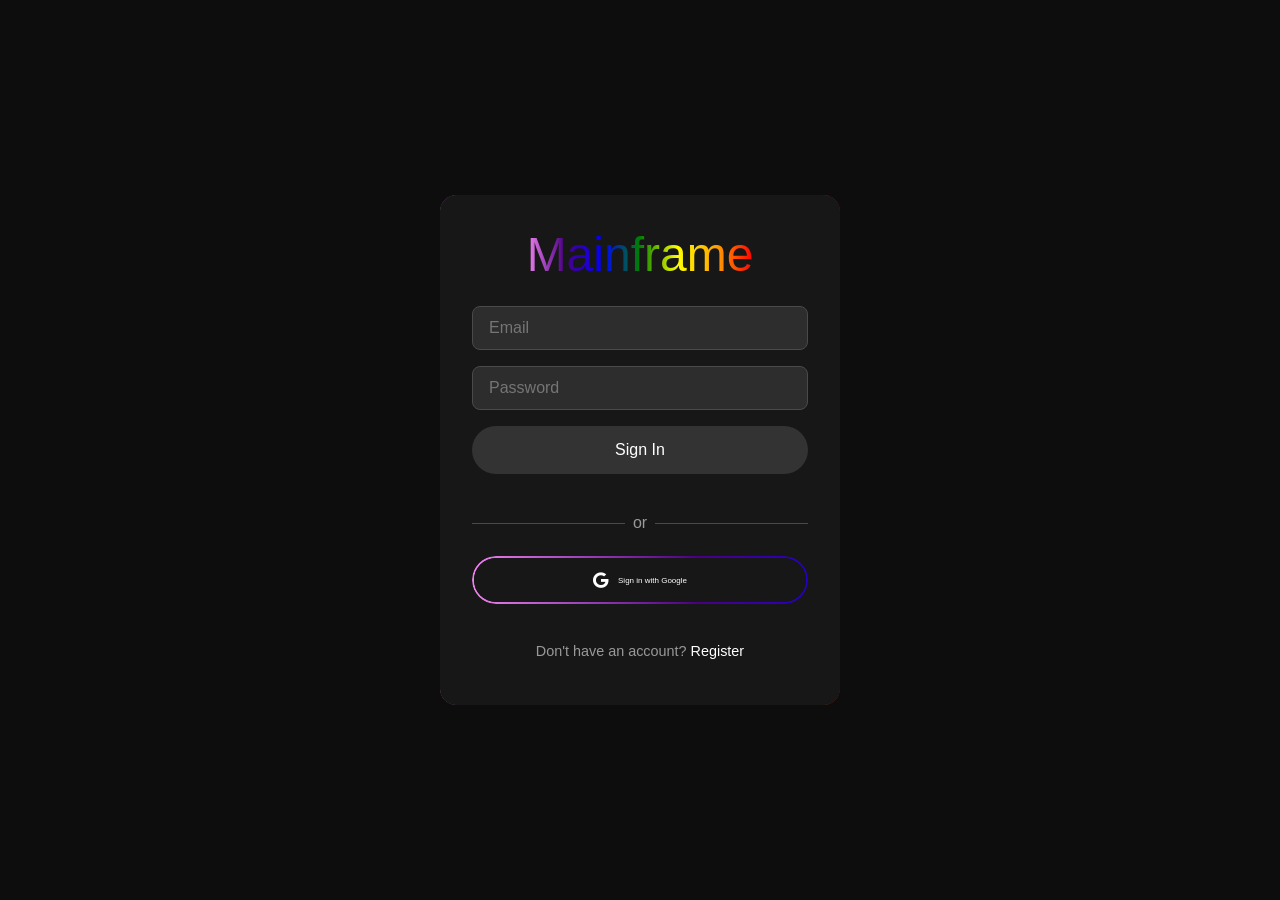
==== orion/index.html @ 28334c53 "Update index.html" ====
<html lang="en">
<head>
    <meta charset="UTF-8">
    <meta name="viewport" content="width=device-width, initial-scale=1.0, maximum-scale=1.0, user-scalable=no">
    <title>ORION UI</title>
    <script type="importmap">
    {
      "imports": {
        "marked": "https://cdn.jsdelivr.net/npm/marked@13.0.0/lib/marked.esm.js",
        "katex": "https://cdn.jsdelivr.net/npm/katex@0.16.11/dist/katex.mjs",
        "highlight.js": "https://cdnjs.cloudflare.com/ajax/libs/highlight.js/11.9.0/es/highlight.min.js",
        "dompurify": "https://cdn.jsdelivr.net/npm/dompurify/dist/purify.es.min.js",
        "firebase/app": "https://www.gstatic.com/firebasejs/10.12.2/firebase-app.js",
        "firebase/auth": "https://www.gstatic.com/firebasejs/10.12.2/firebase-auth.js",
        "firebase/firestore": "https://www.gstatic.com/firebasejs/10.12.2/firebase-firestore.js"
      }
    }
    </script>
    <link rel="stylesheet" href="https://cdnjs.cloudflare.com/ajax/libs/font-awesome/5.15.3/css/all.min.css" />
    <link rel="stylesheet" href="https://cdn.jsdelivr.net/npm/katex@0.16.11/dist/katex.min.css" integrity="sha384-n8MVd4RsNIU0tAv4ct0nTaAbDJwPJzDEaqSD1odI+WdtXRGWt2kTvGFasHpSY3SV" crossorigin="anonymous">
    <link rel="stylesheet" href="https://cdnjs.cloudflare.com/ajax/libs/highlight.js/11.9.0/styles/atom-one-dark.min.css">
    <link rel="stylesheet" href="style.css">
</head>
<body>
    <div id="glow-container"></div>

    <!-- Firebase Login Screen -->
    <div id="login-overlay">
        <div id="login-box">
            <div class="orion-logo">Mainframe</div>
            <div id="auth-error" class="auth-error-message hidden"></div>
            
            <form class="auth-form" id="auth-form">
                 <input type="email" id="email-input" class="auth-input" placeholder="Email" required autocomplete="email">
                 <input type="password" id="password-input" class="auth-input" placeholder="Password" required autocomplete="current-password">
                 <button id="auth-action-btn" class="auth-button">Sign In</button>
            </form>

            <div class="auth-separator">
                <span>or</span>
            </div>
            
            <button id="sign-in-btn" class="animated-text-button animated-container google-signin-btn">
                <div class="glow-overlay"></div>
                <i class="fab fa-google" style="margin-right: 10px; z-index: 2;"></i>
                <span style="z-index: 2;">Sign in with Google</span>
            </button>
            
            <p class="auth-toggle-text">
                <span id="auth-toggle-message">Don't have an account?</span>
                <a href="#" id="auth-toggle-link">Register</a>
            </p>
        </div>
    </div>

    <!-- Main App Container -->
    <div id="app-container" class="hidden">
        <header>
            <div class="orion-logo">Mainframe<br><span style="font-size: 16px; margin-top: -9px; display: block;">Orion <span style="font-size: 16px;">Version 1.0.5</span> <span id="credits-display" style="font-size: 16px; color: var(--placeholder-color); margin-left: 8px;"></span></span></div>
            <div class="header-buttons">
                <button id="subscription-btn" class="animated-icon-button animated-container" aria-label="Subscription Status">
                    <div class="glow-overlay"></div>
                    <svg width="24" height="24" viewBox="0 0 24 24" fill="none" xmlns="http://www.w3.org/2000/svg" style="z-index: 11;">
                        <path d="M12 2C6.48 2 2 6.48 2 12s4.48 10 10 10 10-4.48 10-10S17.52 2 12 2zm0 18c-4.41 0-8-3.59-8-8s3.59-8 8-8 8 3.59 8 8-3.59 8-8 8z" fill="#999"/>
                        <text x="50%" y="50%" dominant-baseline="middle" text-anchor="middle" font-family="sans-serif" font-size="14px" fill="#999" dy=".1em">U</text>
                    </svg>
                </button>
                <button id="q-btn" class="animated-icon-button animated-container" aria-label="Q Button">
                    <div class="glow-overlay"></div>
                    <svg width="24" height="24" viewBox="0 0 24 24" fill="none" xmlns="http://www.w3.org/2000/svg" style="z-index: 11;">
                        <path d="M12 2C6.48 2 2 6.48 2 12s4.48 10 10 10 10-4.48 10-10S17.52 2 12 2zm0 18c-4.41 0-8-3.59-8-8s3.59-8 8-8 8 3.59 8 8-3.59 8-8 8z" fill="#999"/>
                        <text x="50%" y="50%" dominant-baseline="middle" text-anchor="middle" font-family="sans-serif" font-size="14px" fill="#999" dy=".1em">Q</text>
                    </svg>
                </button>
                <button id="info-btn" class="animated-icon-button animated-container" aria-label="Information">
                    <div class="glow-overlay"></div>
                    <i class="fas fa-info-circle"></i>
                </button>
                <button id="help-btn" class="animated-icon-button animated-container" aria-label="Help">
                    <div class="glow-overlay"></div>
                    <i class="fas fa-question-circle"></i>
                </button>
                <button id="theme-toggle-btn" class="animated-icon-button animated-container theme-toggle-button" aria-label="Toggle Theme">
                    <div class="glow-overlay"></div>
                    <i class="fas fa-moon"></i>
                </button>
                <button id="settings-btn" class="animated-icon-button animated-container" aria-label="Settings">
                    <div class="glow-overlay"></div>
                    <i class="fas fa-cog"></i>
                </button>
            </div>
        </header>

        <div id="main-content">
            <div id="chat-log" class="chat-container">
                <!-- Messages will be injected here by JavaScript -->
            </div>

            <div id="suggestions-container" class="suggestion-buttons">
                <!-- Suggestion chips will be added here -->
            </div>

            <div class="bottom-area">
                <div class="main-container">
                    <div class="search-box animated-container" style="position: relative;">
                        <div id="image-preview-container" class="hidden">
                            <img id="image-preview" src="" alt="Image preview"/>
                            <button id="remove-image-btn" title="Remove image">&times;</button>
                        </div>
                        <div class="glow-overlay"></div>
                        <input type="text" id="input-box" class="search-input" placeholder="Type your message here...">
                        <input type="file" id="file-input" accept="image/*" class="hidden">
                    </div>
                    <button id="attach-button" class="animated-icon-button animated-container" aria-label="Attach file">
                        <div class="glow-overlay"></div>
                        <i class="fas fa-paperclip"></i>
                    </button>
                    <button id="send-button" class="animated-icon-button animated-container" aria-label="Send message">
                        <div class="glow-overlay"></div>
                        <i class="fas fa-paper-plane"></i>
                    </button>
                </div>
            </div>
        </div> <!-- end main-content -->

        <aside id="sidebar">
            <button id="close-sidebar"><i class="fas fa-times"></i></button>
            <h2 class="text-2xl font-semibold mb-6">Settings</h2>
            <div class="space-y-4">
                
                <!-- Conversations Section -->
                <div class="sidebar-setting-group">
                    <h3 style="cursor: pointer;" id="conversations-header">Conversations <span id="conversations-toggle" style="color: #666; transition: transform 0.3s;">></span></h3>
                    <div id="conversations-content-container" class="space-y-2" style="transition: max-height 0.3s ease-out, opacity 0.3s ease-out;">
                        <!-- Conversation items will be injected here -->
                    </div>
                </div>

                <!-- Keys Section -->
                <div class="sidebar-setting-group">
                    <h3 style="cursor: pointer;" id="keys-header">Keys <span id="keys-toggle" style="color: #666; transition: transform 0.3s;">></span></h3>
                    <div id="keys-content-container" style="transition: max-height 0.3s ease-out, opacity 0.3s ease-out;">
                        <div>
                            <label for="api-key-input" class="text-sm" style="color: var(--sidebar-label-color);">OpenRouter API Key:</label>
                            <div id="api-key-display" style="display: none;">
                                <span class="api-key-masked">••••••••••••••••</span>
                                <button class="edit-api-btn animated-container" style="position: relative; z-index: 1;">
                                    <div class="glow-overlay"></div>
                                    <span>Edit API</span>
                                </button>
                            </div>
                            <input type="password" id="api-key-input" class="api-key-input">
                        </div>
                    </div>
                </div>

                <!-- Chat Model Section -->
                <div class="sidebar-setting-group">
                    <h3 style="cursor: pointer;" id="chat-model-header">Chat Model <span id="chat-model-toggle" style="color: #666; transition: transform 0.3s;">></span></h3>
                    <div id="chat-model-content-container" style="transition: max-height 0.3s ease-out, opacity 0.3s ease-out;">
                        <div class="relative">
                            <button id="chat-model-btn" class="sidebar-setting animated-container custom-dropdown-button">
                                <div class="glow-overlay"></div>
                                <span id="selected-chat-model">Select Model</span>
                                <i class="fas fa-chevron-up"></i>
                            </button>
                            <div id="model-selector" class="custom-dropdown-menu hidden">
                                <!-- Model options will be injected here by new JS -->
                            </div>
                        </div>
                    </div>
                </div>

                <!-- Persona Section -->
                <div class="sidebar-setting-group">
                    <h3 style="cursor: pointer;" id="persona-header">Persona <span id="persona-toggle" style="color: #666; transition: transform 0.3s;">></span></h3>
                    <div id="persona-content-container" style="transition: max-height 0.3s ease-out, opacity 0.3s ease-out;">
                        <div class="relative">
                            <button id="persona-btn" class="sidebar-setting animated-container custom-dropdown-button">
                                <div class="glow-overlay"></div>
                                <span id="selected-persona">ORION</span>
                                <i class="fas fa-chevron-up"></i>
                            </button>
                            <div id="personas-content-container" class="custom-dropdown-menu hidden">
                               <!-- Persona options will be injected here by new JS -->
                            </div>
                        </div>
                    </div>
                </div>

                <!-- Themes Section -->
                <div class="sidebar-setting-group">
                    <h3 style="cursor: pointer;" id="themes-header">Themes <span id="themes-toggle" style="color: #666; transition: transform 0.3s;">></span></h3>
                    <div id="themes-content-container" style="transition: max-height 0.3s ease-out, opacity 0.3s ease-out;">
                        <div class="relative">
                            <button id="theme-btn" class="sidebar-setting animated-container custom-dropdown-button">
                                <div class="glow-overlay"></div>
                                <span id="selected-theme">ORION</span>
                                <i class="fas fa-chevron-up"></i>
                            </button>
                            <div id="theme-dropdown" class="custom-dropdown-menu hidden">
                               <a href="#" data-value="orion">ORION</a>
                               <a href="#" data-value="gemini">GEMINI</a>
                               <a href="#" data-value="anthropic-dawn">Anthropic-Dawn</a>
                               <a href="#" data-value="copilot-neon">Copilot-Neon</a>
                               <a href="#" data-value="cyber-forge">Cyber-Forge</a>
                               <a href="#" data-value="quantum-flux">Quantum-Flux</a>
                               <a href="#" data-value="google-ai-mode">Google-AI-Mode</a>
                            </div>
                        </div>
                    </div>
                </div>

                <!-- Account Section -->
                <div class="sidebar-setting-group" style="margin-top: auto;">
                    <button id="sign-out-btn">Sign Out</button>
                </div>

            </div>
        </aside>

        <!-- Info Popup -->
        <div id="info-popup-overlay" class="hidden popup-overlay">
            <div id="info-popup" class="info-popup-container">
                <button id="close-info-popup" class="close-popup-btn"><i class="fas fa-times"></i></button>
                <h3>Model Information</h3>
                <ul id="model-info-list" class="list-disc list-inside space-y-2" style="color: var(--sidebar-label-color); max-height: 200px; overflow-y: auto;">
                    <!-- Model info will be dynamically populated -->
                </ul>
                <p class="mt-4 text-sm text-center" style="color: var(--placeholder-color);">System Last Updated: <span id="last-update-date"></span></p>
            </div>
        </div>

        <!-- Help Popup -->
        <div id="help-popup-overlay" class="hidden popup-overlay">
            <div id="help-popup" class="info-popup-container">
                <button id="close-help-popup" class="close-popup-btn"><i class="fas fa-times"></i></button>
                <h3>MAINFRAME : ORION Edition</h3>
                <p class="text-center" style="color: var(--sidebar-label-color);">
                    This is the ORION user interface, designed for seamless interaction with various AI models and tools.
                </p>
            </div>
        </div>
        
        <!-- Subscription Popup -->
        <div id="subscription-popup-overlay" class="hidden popup-overlay">
            <div id="subscription-popup" class="info-popup-container">
                <button id="close-subscription-popup" class="close-popup-btn"><i class="fas fa-times"></i></button>
                <h3>Subscription Status</h3>
                <div id="subscription-info-content" style="color: var(--sidebar-label-color);">
                    <!-- Content will be populated by JS -->
                </div>
            </div>
        </div>

        <!-- Create Persona Modal -->
        <div id="create-persona-modal" class="hidden popup-overlay">
          <div id="create-persona-content" class="info-popup-container">
             <button id="close-create-persona-btn" class="close-popup-btn"><i class="fas fa-times"></i></button>
             <h3>Create New Persona</h3>
             <form id="create-persona-form">
                <div class="space-y-4">
                    <div>
                        <label for="persona-name">Persona Name</label>
                        <input type="text" id="persona-name" required class="api-key-input" maxlength="30">
                    </div>
                    <div>
                        <label for="persona-description">System Prompt</label>
                        <textarea id="persona-description" required class="api-key-input" rows="6" style="resize: vertical;"></textarea>
                    </div>
                </div>
                <div style="text-align: right; margin-top: 1rem;">
                    <button type="submit" class="add-community-persona-btn">Create</button>
                </div>
             </form>
          </div>
        </div>

        <!-- Community Personas Modal -->
        <div id="community-personas-modal" class="hidden popup-overlay">
          <div id="community-personas-content" class="info-popup-container">
             <button id="close-community-personas-btn" class="close-popup-btn"><i class="fas fa-times"></i></button>
             <h3>Community Personas</h3>
             <p style="text-align: center; margin-bottom: 1rem; color: var(--sidebar-label-color);">
                Submit your personas to: moddarkrevolt@gmail.com
             </p>
             <div id="community-personas-list">
               <!-- Populated by JS -->
             </div>
          </div>
        </div>
        
        <!-- Publish Persona Modal -->
        <div id="publish-persona-modal" class="hidden popup-overlay">
          <form id="publish-persona-form" class="info-popup-container" autocomplete="off">
             <button type="button" id="publish-persona-cancel-btn" class="close-popup-btn"><i class="fas fa-times"></i></button>
            <h3 class="publish-persona-header">Share Persona</h3>
            <div class="space-y-4">
                <div>
                  <label for="publish-persona-username">Creator Username <span style="color:#aaa">(optional)</span></label>
                  <input type="text" id="publish-persona-username" maxlength="20" placeholder="anon" class="api-key-input">
                </div>
                <div>
                  <label for="publish-persona-title">Persona Name</label>
                  <input type="text" id="publish-persona-title" maxlength="34" required class="api-key-input">
                </div>
                <div>
                  <label for="publish-persona-prompt">System Prompt:</label>
                  <textarea id="publish-persona-prompt" rows="4" required class="api-key-input" style="resize: vertical;"></textarea>
                </div>
            </div>
            <div style="text-align: right; margin-top: 1rem;">
              <button type="submit" class="add-community-persona-btn">Publish</button>
            </div>
          </form>
        </div>

    </div>

    <script type="module" src="script.js"></script>

</body>
</html>
---- orion/style.css ----
@import url('https://fonts.googleapis.com/css2?family=Google+Sans:wght@400;500;700&display=swap');

@property --angle {
  syntax: '<angle>';
  initial-value: 0deg;
  inherits: false;
}

#glow-container {
    position: fixed;
    top: 0;
    left: 0;
    width: 100%;
    height: 200px; /* Only top 200px */
    pointer-events: none;
    z-index: -5;
    overflow: hidden;
}

.glow-bubble {
    position: absolute;
    border-radius: 50%;
    filter: blur(80px); /* Slightly less blur for smaller bubbles */
    opacity: 0.45; /* Increased saturation */
    transition: all 1s ease-in-out;
    will-change: transform, background;
}

:root {
    /* These will be controlled by JS for light/dark themes */
    --bg-color: #0d0d0d;
    --text-color: #ffffff;
    --container-bg: #171717;
    --placeholder-color: #999;
    --icon-color: #999;
    --icon-hover-color: #fff;
    --sidebar-bg: #000;
    --sidebar-label-color: #ccc;
    --input-bg: #2d2d2d;
    --input-border: #4a4a4a;
    --dropdown-bg: #171717;
    --dropdown-hover-bg: #333;
    --message-agent-bg: #171717;
    --message-user-bg: #171717;
    --popup-bg: #0d0d0d;
}

/* Firebase Login Styles */
#login-overlay {
    position: fixed;
    top: 0;
    left: 0;
    width: 100%;
    height: 100%;
    background-color: var(--bg-color);
    z-index: 100;
    display: flex;
    align-items: center;
    justify-content: center;
    flex-direction: column;
    padding: 1rem;
}

#login-box {
    display: flex;
    flex-direction: column;
    align-items: center;
    gap: 1.5rem;
    padding: 2rem;
    background-color: var(--container-bg);
    border-radius: 1rem;
    width: 90%;
    max-width: 400px;
    position: relative;
}

#login-box::before {
    content: '';
    position: absolute;
    top: 0; left: 0; right: 0; bottom: 0;
    padding: 2px; /* This is the border width */
    background: linear-gradient(270deg, red, orange, yellow, green, blue, indigo, violet);
    border-radius: inherit; /* Use the same border-radius as the sidebar */
    z-index: -1;
    -webkit-mask: linear-gradient(#fff 0 0) content-box, linear-gradient(#fff 0 0);
    mask: linear-gradient(#fff 0 0) content-box, linear-gradient(#fff 0 0);
    -webkit-mask-composite: destination-out;
    mask-composite: exclude;
    pointer-events: none;
}

.auth-error-message {
    /* @tweakable The color for authentication error messages */
    color: #ff4d4d;
    background-color: rgba(255, 77, 77, 0.1);
    padding: 0.5rem 1rem;
    border-radius: 0.5rem;
    font-size: 0.9rem;
    width: 100%;
    text-align: center;
}

.auth-form {
    display: flex;
    flex-direction: column;
    gap: 1rem;
    width: 100%;
}

.auth-input {
    background-color: var(--input-bg);
    border: 1px solid var(--input-border);
    border-radius: 0.5rem;
    padding: 0.75rem 1rem;
    color: var(--text-color);
    font-size: 1rem;
    width: 100%;
}

.auth-input:focus {
    outline: none;
    border-color: var(--input-focus-border, red);
}

.auth-button {
    height: 48px;
    padding: 0 24px;
    font-size: 16px;
    border: none;
    color: var(--text-color);
    cursor: pointer;
    position: relative;
    z-index: 10;
    background-color: #333;
    display: flex;
    align-items: center;
    justify-content: center;
    border-radius: 9999px;
    transition: background-color 0.2s;
}

.auth-button:hover {
    background-color: #444;
}

.auth-separator {
    display: flex;
    align-items: center;
    text-align: center;
    width: 100%;
    color: var(--placeholder-color);
}

.auth-separator::before,
.auth-separator::after {
    content: '';
    flex: 1;
    border-bottom: 1px solid var(--input-border);
}

.auth-separator:not(:empty)::before {
    margin-right: .5em;
}

.auth-separator:not(:empty)::after {
    margin-left: .5em;
}

.google-signin-btn {
    width: 100%;
}

.auth-toggle-text {
    color: var(--placeholder-color);
    font-size: 0.9rem;
}

.auth-toggle-text a {
    color: var(--text-color);
    font-weight: 500;
    text-decoration: none;
    cursor: pointer;
}

.auth-toggle-text a:hover {
    text-decoration: underline;
}

#app-container {
    display: contents; /* Use contents to avoid breaking flex layout of body */
}

#sign-out-btn {
    width: 100%;
    margin-top: auto; /* Pushes to the bottom */
    padding-top: 1rem;
    text-align: center;
    background-color: transparent;
    border: 1px solid #555;
    color: var(--sidebar-label-color);
    padding: 8px;
    border-radius: 6px;
    cursor: pointer;
    transition: background-color 0.2s, color 0.2s;
    -webkit-background-clip: initial;
    -webkit-text-fill-color: initial;
    background-clip: initial;
}

#sign-out-btn:hover {
    background-color: #555;
    color: white;
}

body {
    font-family: 'Google Sans', sans-serif;
    background-color: var(--bg-color);
    color: var(--text-color);
    display: flex;
    flex-direction: column;
    align-items: flex-start;
    height: 100vh;
    margin: 0;
    padding: 10px; /* leave room for glow */
    overflow: hidden;
    transition: background-color 0.3s ease, color 0.3s ease;
}

* {
    box-sizing: border-box;
}

/* replaced Google logo with ORION gradient text */
.orion-logo {
    font-size: 48px;
    font-weight: 500;
    background: linear-gradient(270deg, red, orange, yellow, green, blue, indigo, violet);
    -webkit-background-clip: text;
    -webkit-text-fill-color: transparent;
}

/* Adjust ORION logo size for mobile */
@media (max-width: 640px) {
    .orion-logo {
        font-size: 32px;
    }
}

.search-input {
    background-color: transparent;
    border: none;
    outline: none;
    color: var(--text-color);
    flex-grow: 1;
    height: 100%;
    font-size: 16px;
    position: relative;
    z-index: 10;
    caret-color: red;
    animation: rainbow-caret 7s linear infinite;
}
.search-input:focus {
    caret-color: red;
    animation: rainbow-caret 7s linear infinite;
}

.search-input::placeholder {
    color: var(--placeholder-color);
}

/* Shared styles for animated containers */
.animated-container {
    position: relative;
    display: flex;
    align-items: center;
    justify-content: center;
    background: var(--container-bg);
    z-index: 0;
    overflow: visible;
    transition: all 0.3s ease-in-out;
    box-sizing: border-box;
}

.animated-container::after {
    content: "";
    position: absolute;
    top: 2px;
    left: 2px;
    right: 2px;
    bottom: 2px;
    background: var(--container-bg);
    z-index: 1;
}

.animated-container::before {
    content: "";
    position: absolute;
    top: 0;
    left: 0;
    right: 0;
    bottom: 0;
    padding: 2px;
    background: linear-gradient(270deg, red, orange, yellow, green, blue, indigo, violet);
    background-size: 400% 400%;
    -webkit-mask: linear-gradient(#fff 0 0) content-box, linear-gradient(#fff 0 0);
    mask: linear-gradient(#fff 0 0) content-box, linear-gradient(#fff 0 0);
    -webkit-mask-composite: destination-out;
    mask-composite: exclude;
    pointer-events: none;
    z-index: -1;
    animation: rainbow-move 10s linear infinite;
    animation-play-state: paused;
}

.animated-container:hover::before,
.search-box:focus-within::before,
.animated-container:hover .glow-overlay,
.search-box:focus-within .glow-overlay,
.animated-container.active::before,
.animated-container.active .glow-overlay {
    animation-play-state: running;
}

.animated-container .glow-overlay {
    content: "";
    position: absolute;
    top: 0;
    left: 0;
    width: 100%;
    height: 100%;
    background: linear-gradient(270deg, red, orange, yellow, green, blue, indigo, violet);
    background-size: 400% 400%;
    filter: blur(20px);
    opacity: 0;
    transition: opacity 0.3s ease-in-out;
    animation: rainbow-move 10s linear infinite;
    animation-play-state: paused;
    z-index: -2;
    pointer-events: none;
}

.animated-container:hover .glow-overlay,
.search-box:focus-within .glow-overlay,
.animated-container.active .glow-overlay {
    opacity: 1;
    animation-play-state: running;
}

.search-box {
    flex: 1 1 auto;
    height: 60px;
    border-radius: 9999px;
    padding: 0 20px;
    box-sizing: border-box;
}

.search-box::after,
.search-box::before,
.search-box .glow-overlay {
    border-radius: 9999px;
}

.animated-text-button {
    height: 48px;
    padding: 0 24px;
    font-size: 16px;
    border: none;
    color: var(--text-color);
    cursor: pointer;
    position: relative;
    z-index: 10;
    background-color: transparent;
    display: flex;
    align-items: center;
    justify-content: center;
}

.animated-text-button:hover {
    color: var(--text-color);
}

.animated-text-button::after,
.animated-text-button::before,
.animated-text-button .glow-overlay {
    border-radius: 9999px;
}

.animated-text-button span {
    position: relative;
    z-index: 2;
    font-size: 8px; /* Half the size */
}

.animated-icon-button {
    width: 40px;
    height: 40px;
    border-radius: 50%;
    border: none;
    color: var(--icon-color);
    font-size: 16px;
    cursor: pointer;
    position: relative;
    z-index: 10;
}

.animated-icon-button i {
    position: relative;
    z-index: 11; /* Increased z-index */
}

.animated-icon-button:hover {
    color: var(--icon-hover-color);
}

.animated-icon-button::after,
.animated-icon-button::before,
.animated-icon-button .glow-overlay {
    border-radius: 50%;
}

@keyframes rainbow-move {
    0% { background-position: 0% 50%; }
    100% { background-position: 200% 50%; }
}

@keyframes color-rotate {
    to {
        --angle: 360deg;
    }
}

@keyframes rainbow-caret {
    0% { caret-color: red; }
    14.28% { caret-color: orange; }
    28.56% { caret-color: yellow; }
    42.84% { caret-color: green; }
    57.12% { caret-color: blue; }
    71.4% { caret-color: indigo; }
    85.68% { caret-color: violet; }
    100% { caret-color: red; }
}

@keyframes typing-bounce {
    0%, 80%, 100% { transform: scale(0); }
    40% { transform: scale(1.0); }
}

.popup-overlay {
    /* @tweakable Controls the overlay background color and opacity for popups */
    --overlay-bg-color: rgba(0, 0, 0, 0.7);
    /* @tweakable Controls the z-index for popups to ensure they are on top */
    --popup-z-index: 50;

    display: flex;
    align-items: center;
    justify-content: center;
    position: fixed;
    top: 0;
    right: 0;
    bottom: 0;
    left: 0;
    background-color: var(--overlay-bg-color);
    z-index: var(--popup-z-index);
    padding: 1rem;
}

#sidebar {
    position: fixed;
    top: 10px; /* Match body padding */
    bottom: 10px; /* Match body padding */
    right: 10px; /* Match body padding */
    width: 18rem; /* w-72 from tailwind */
    height: calc(100vh - 20px); /* Full height minus top/bottom padding */
    transform: translateX(calc(100% + 20px)); /* Hide it off-screen, accounting for padding */
    transition: transform 0.3s ease-in-out;
    z-index: 30;
    padding: 0.5rem 1.5rem 1.5rem 1.5rem; /* Reduced top padding */
    overflow-y: auto;
    background: var(--sidebar-bg);
    border-radius: 1rem;
    display: flex;
    flex-direction: column;
    max-height: calc(100vh - 20px); /* Match the height we set */
}

#sidebar::before {
    content: '';
    position: absolute;
    top: 0; left: 0; right: 0; bottom: 0;
    padding: 2px; /* This is the border width */
    background: linear-gradient(270deg, red, orange, yellow, green, blue, indigo, violet);
    border-radius: inherit; /* Use the same border-radius as the sidebar */
    z-index: -1;
    -webkit-mask: linear-gradient(#fff 0 0) content-box, linear-gradient(#fff 0 0);
    mask: linear-gradient(#fff 0 0) content-box, linear-gradient(#fff 0 0);
    -webkit-mask-composite: destination-out;
    mask-composite: exclude;
    pointer-events: none;
}

#sidebar.open {
    transform: translateX(0);
}

#close-sidebar {
    position: absolute;
    top: 1rem;
    right: 1rem;
    background: transparent;
    border: none;
    cursor: pointer;
}
#close-sidebar i {
    color: red;
    font-size: 1.5rem;
    text-shadow: 0 0 8px red;
}

#sidebar h2, .sidebar-setting-group h3 {
    background: linear-gradient(270deg, red, orange, yellow, green, blue, indigo, violet);
    -webkit-background-clip: text;
    -webkit-text-fill-color: transparent;
    background-clip: text;
    text-align: center;
}

#sidebar h2 {
    margin-top: 0.5rem; /* Adjust top margin */
    margin-bottom: 0.5rem; /* Adjust bottom margin */
}

.sidebar-setting-group h3 {
    font-size: 1.25rem;
    margin-bottom: 0.75rem;
}

.space-y-4 {
    margin-top: 0.25rem; /* Further reduced margin */
    overflow-y: auto;
    flex: 1;
    /* Ensure no horizontal scrollbar */
    max-width: 100%;
    /* Hide scrollbar but keep functionality */
    scrollbar-width: none;
    -ms-overflow-style: none;
}

.space-y-4::-webkit-scrollbar {
    display: none; /* Chrome, Safari and Opera */
}

.sidebar-setting {
    height: 40px;
    border-radius: 0.5rem;
    padding: 0 1rem;
    color: var(--text-color);
    font-size: 16px;
    position: relative;
    z-index: 10;
    background-color: transparent;
    display: flex;
    align-items: center;
    justify-content: space-between;
    width: 100%;
}

.sidebar-setting span {
    position: relative;
    z-index: 2; /* Ensure text is above glow-overlay */
    max-width: calc(100% - 40px); /* Account for delete button */
    overflow: hidden;
    text-overflow: ellipsis;
    white-space: nowrap;
}

.delete-convo-btn {
    position: relative; /* Changed from absolute */
    z-index: 3; /* Ensure button is above glow-overlay */
    /* Other styles remain as they were in v010 */
    background: none;
    border: none;
    cursor: pointer;
    padding: 0;
    line-height: 1;
    color: red; /* Always red */
    font-size: 1.2em; /* Adjust size as needed */
    text-shadow: 0 0 5px red; /* Red glow */
    transition: transform 0.2s ease-in-out;
}

.delete-convo-btn:hover {
    transform: scale(1.1); /* Zoom on hover */
}

#clear-all-conversations-btn {
    width: 100%;
    margin-top: 1rem;
    text-align: center;
    background-color: transparent;
    border: 1px solid #555;
    color: var(--sidebar-label-color); /* Ensure text color is visible */
    padding: 8px;
    border-radius: 6px;
    cursor: pointer;
    transition: background-color 0.2s, color 0.2s;
    -webkit-background-clip: initial; /* Override inherited background-clip */
    -webkit-text-fill-color: initial; /* Override inherited text-fill-color */
    background-clip: initial;
}
#clear-all-conversations-btn:hover {
    background-color: #c83131;
    color: white;
    border-color: #c83131;
}

.relative {
    position: relative;
}

.api-key-input {
    width: 100%;
    background-color: var(--input-bg);
    border: 1px solid var(--input-border);
    border-radius: 0.5rem;
    padding: 0.5rem 0.75rem;
    color: var(--text-color);
    font-family: monospace;
    margin-top: 0.25rem;
}
.api-key-input:focus {
    outline: none;
    border-color: var(--input-focus-border);
}

/* New rule for Edit API button text */
.edit-api-btn span {
    position: relative;
    z-index: 2; /* Ensure text is above glow-overlay */
    color: var(--text-color); /* Adapt to theme's text color */
}

.custom-dropdown-button {
    justify-content: space-between !important;
    text-align: left;
}

.custom-dropdown-menu {
    position: absolute;
    background: var(--dropdown-bg);
    border: 2px solid;
    border-image-slice: 1;
    border-image-source: linear-gradient(270deg, red, orange, yellow, green, blue, indigo, violet);
    border-radius: 0.5rem;
    width: 100%;
    z-index: 40;
    max-height: 200px;
    overflow-y: auto;
    /* Prevent horizontal overflow */
    max-width: 100%;
    scrollbar-width: none; /* Firefox */
    -ms-overflow-style: none;  /* IE and Edge */
}

.custom-dropdown-menu::-webkit-scrollbar {
    display: none; /* Chrome, Safari and Opera */
}

.custom-dropdown-menu.above {
    top: 100%;
    bottom: auto;
    margin-top: 0.5rem;
    margin-bottom: 0;
}

.custom-dropdown-menu a, .custom-dropdown-menu div {
    display: block;
    padding: 0.75rem 1rem;
    color: var(--text-color);
    transition: background-color 0.2s;
    cursor: pointer;
}

.custom-dropdown-menu a:hover, .custom-dropdown-menu div:hover {
    background-color: var(--dropdown-hover-bg);
}

.theme-toggle-button {
    width: 40px;
    height: 40px;
}

.chat-container {
    display: flex;
    flex-direction: column;
    width: 100%;
    max-width: 100%;
    margin: 80px 0 20px;
    padding: 0 10px;
    overflow-y: auto;
    flex: 1;
    scrollbar-width: none; /* Hide scrollbar for Firefox */
    -ms-overflow-style: none;  /* Hide scrollbar for IE and Edge */
}

.chat-container::-webkit-scrollbar {
    display: none; /* Hide scrollbar for Chrome, Safari and Opera */
}

.message { /* Re-map from chat-message */
    display: flex;
    margin: 8px 0;
    max-width: 85%;
}

.bot-message { /* Re-map from .agent */
    align-self: flex-start;
}

.user-message { /* Re-map from .user */
    align-self: flex-end;
    flex-direction: row-reverse;
}

.message-content {
    position: relative;
    padding: 12px 16px;
    border-radius: 12px;
    color: var(--text-color);
    border: 2px solid transparent;
    background-clip: padding-box;
    word-break: break-word;
    line-height: 1.6;
}

.bot-message .message-content {
    background: var(--message-agent-bg);
    margin-right: 12px;
}

.user-message .message-content {
    background: var(--message-user-bg);
    margin-left: 12px;
}

.message-content::before {
    content: '';
    position: absolute;
    top: -2px;
    right: -2px;
    bottom: -2px;
    left: -2px;
    z-index: -1;
    border-radius: 12px;
    background: linear-gradient(270deg, red, orange, yellow, green, blue, indigo, violet);
}

.bot-message pre {
    background-color: rgba(0,0,0,0.3);
    border-radius: 8px;
    padding: 12px;
    margin: 10px 0;
    overflow-x: auto;
    border: 1px solid #444;
}

.bot-message pre code {
    font-family: 'Courier New', Courier, monospace;
}

.info-popup-container {
    position: relative;
    background: var(--popup-bg);
    border-radius: 0.75rem;
    padding: 1.5rem;
    color: var(--text-color);
    border: 2px solid transparent;
    background-clip: padding-box;
    max-width: 90%;
    width: 400px;
}

.info-popup-container::before {
    content: '';
    position: absolute;
    top: 0; right: 0; bottom: 0; left: 0;
    z-index: -1;
    margin: -2px;
    border-radius: inherit;
    background: linear-gradient(270deg, red, orange, yellow, green, blue, indigo, violet);
}

.info-popup-container h3 {
    background: linear-gradient(270deg, red, orange, yellow, green, blue, indigo, violet, black, red, orange, yellow, green, blue, indigo, violet, black);
    -webkit-background-clip: text;
    -webkit-text-fill-color: transparent;
    background-clip: text;
    font-size: 1.5rem;
    font-weight: 600;
    margin-bottom: 1rem;
    text-align: center;
}

.close-popup-btn {
    position: absolute;
    top: 0.75rem;
    right: 0.75rem;
    background: transparent;
    border: none;
    cursor: pointer;
    color: red;
    font-size: 1.5rem;
    text-shadow: 0 0 8px red;
    line-height: 1;
}

.hidden {
    display: none !important;
}

header {
    position: fixed;
    top: 10px;
    left: 10px;
    right: 10px;
    width: auto;
    display: flex;
    justify-content: space-between;
    align-items: center;
    padding: 0.75rem 1.5rem;
    background: transparent;
    z-index: 20;
    transition: right 0.3s ease-in-out, transform 0.3s ease-in-out;
}

header.shifted {
     right: calc(10px + 18rem);
}

.header-buttons {
    display: flex;
    align-items: center;
    gap: 0.75rem;
}

#settings-btn.hidden-when-sidebar-open {
    display: none;
}

@media (max-width: 480px) {
    .bottom-area {
        gap: 10px;
        padding: 0 0.5rem;
    }
    .main-container {
        gap: 0.5rem;
    }
    .search-box {
        height: 50px;
    }
    .search-input {
        font-size: 14px;
    }
    .animated-text-button {
        height: 40px;
        padding: 0 16px;
        font-size: 14px;
    }
    .suggestion-buttons {
        display: none; /* Hide on small screens to save space */
    }
}

#main-content {
    position: relative;
    display: flex;
    flex-direction: column;
    justify-content: flex-end;
    align-items: center;
    width: 100%;
    height: 100%;
    flex: 1;
    transition: width 0.3s ease-in-out, margin-right 0.3s ease-in-out;
    gap: 0;
    padding-bottom: 20px;
}

#main-content.shifted {
    width: calc(100% - 18rem); /* 16rem width + 2rem gap */
    margin-right: 18rem;
}

@media (max-width: 768px) {
    #main-content.shifted {
         width: calc(100% - 16rem);
         margin-right: 16rem;
    }
    #sidebar {
        width: 16rem;
    }
    header.shifted {
        right: calc(10px + 16rem);
    }
}

@media (max-width: 640px) {
    #main-content {
        transition: transform 0.3s ease-in-out;
    }
    #main-content.shifted {
        transform: translateX(-100%);
        width: 100%;
        margin-right: 0;
    }
    #sidebar {
        width: 100%;
    }
    header.shifted {
        transform: translateX(-100%);
        right: 10px;
    }
    #settings-btn.hidden-when-sidebar-open {
        display: none; /* Ensure it's hidden on small screens too when sidebar is open */
    }
}

.bottom-area {
    display: flex;
    flex-direction: column;
    align-items: center;
    gap: 20px;
    width: 100%;
    max-width: 100%;
    margin: 0;
}
.bottom-area .main-container,
.bottom-area .suggestion-buttons {
    width: 100%;
    padding: 0 10px;
}
.main-container {
    display: flex;
    align-items: center;
    justify-content: center;
    gap: 1rem;
}

#image-preview-container {
    position: absolute;
    bottom: 100%;
    left: 20px;
    margin-bottom: 10px;
    background-color: var(--container-bg);
    padding: 8px;
    border-radius: 12px;
    box-shadow: 0 -4px 10px rgba(0,0,0,0.1);
    display: flex;
    align-items: center;
    gap: 10px;
    border: 2px solid var(--input-border);
    z-index: 15;
}

#image-preview-container img {
    max-width: 60px;
    max-height: 60px;
    border-radius: 8px;
}

#remove-image-btn {
    background: none;
    border: none;
    color: red;
    cursor: pointer;
    font-size: 1.2rem;
    text-shadow: 0 0 5px red; /* Red glow */
}

.suggestion-buttons {
     display: flex;
    align-items: center;
    justify-content: center;
    flex-wrap: wrap;
    gap: 1rem;
}

/* light theme variables */
body.light-theme {
    --bg-color: #f0f0f0;
    --text-color: #000000;
    --container-bg: #e0e0e0;
    --placeholder-color: #555;
    --icon-color: #444;
    --icon-hover-color: #000;
    --sidebar-bg: #fcfcfc;
    --sidebar-label-color: #333;
    --input-bg: #ddd;
    --input-border: #bbb;
    --dropdown-bg: #e0e0e0;
    --dropdown-hover-bg: #ccc;
    --message-agent-bg: #e0e0e0;
    --message-user-bg: #e0e0e0;
    --popup-bg: #f0f0f0;
}

/* Community Persona Styles */
#community-persona-list {
    max-height: 400px;
    overflow-y: auto;
    padding-right: 10px;
}
.community-persona-item {
    border: 1px solid var(--input-border);
    padding: 10px;
    border-radius: 8px;
    margin-bottom: 10px;
}
.community-persona-title {
    font-weight: bold;
}
.community-persona-prompt {
    font-size: 0.9em;
    color: var(--placeholder-color);
    margin-top: 5px;
    white-space: pre-wrap;
    word-break: break-word;
}
.add-community-persona-btn {
    margin-top: 8px;
    padding: 5px 10px;
    background-color: var(--input-bg);
    color: var(--text-color);
    border: none;
    border-radius: 5px;
    cursor: pointer;
    transition: background-color 0.2s;
}
.add-community-persona-btn:hover {
    background-color: #555;
    color: #fff;
}

#publish-persona-form .api-key-input {
    margin-top: 4px;
    width: 100%;
}

#publish-persona-form label {
    font-size: 0.9em;
    color: var(--sidebar-label-color);
}

#publish-persona-form .space-y-4 > div {
     margin-bottom: 1rem;
}

/* Gemini Theme */
body.gemini-theme .animated-container::before,
body.gemini-theme .info-popup-container::before,
body.gemini-theme .animated-container .glow-overlay {
    background: linear-gradient(to right, #8A2BE2, #0000FF, #FF00FF, #FF0000, #000000);
    background-size: 400% 400%;
}

body.gemini-theme .orion-logo {
    background: linear-gradient(to right, #8A2BE2, #0000FF, #FF00FF, #FF0000, #000000);
    -webkit-background-clip: text;
    -webkit-text-fill-color: transparent;
}

body.gemini-theme #sidebar h2,
body.gemini-theme .sidebar-setting-group h3,
body.gemini-theme .info-popup-container h3 {
    background: linear-gradient(to right, #8A2BE2, #0000FF, #FF00FF, #FF0000, #000000);
    -webkit-background-clip: text;
    -webkit-text-fill-color: transparent;
    background-clip: text;
}

body.gemini-theme .animated-container::before,
body.gemini-theme .animated-container .glow-overlay {
    animation: rainbow-move 10s linear infinite;
    animation-play-state: paused;
}

body.gemini-theme .animated-container:hover .glow-overlay,
body.gemini-theme .search-box:focus-within .glow-overlay,
body.gemini-theme .animated-container.active .glow-overlay {
    opacity: 1; /* Ensure full opacity on interaction */
}

body.gemini-theme .animated-container:hover::before,
body.gemini-theme .search-box:focus-within::before,
body.gemini-theme .animated-container:hover .glow-overlay,
body.gemini-theme .search-box:focus-within .glow-overlay,
body.gemini-theme .animated-container.active::before,
body.gemini-theme .animated-container.active .glow-overlay {
    animation-play-state: running;
}

body.gemini-theme #sidebar::before,
body.gemini-theme .message-content::before {
    background: linear-gradient(to right, #8A2BE2, #0000FF, #FF00FF, #FF0000, #000000);
}

/* Anthropic-Dawn Theme */
body.anthropic-dawn-theme .animated-container::before,
body.anthropic-dawn-theme .info-popup-container::before,
body.anthropic-dawn-theme .animated-container .glow-overlay {
    background: linear-gradient(135deg, #FF6F61, #FFB6A6, #DDA0DD, #000000);
    background-size: 400% 400%;
}

body.anthropic-dawn-theme .orion-logo,
body.anthropic-dawn-theme #sidebar h2,
body.anthropic-dawn-theme .sidebar-setting-group h3,
body.anthropic-dawn-theme .info-popup-container h3 {
    background: linear-gradient(135deg, #FF6F61, #FFB6A6, #DDA0DD, #000000);
    -webkit-background-clip: text;
    -webkit-text-fill-color: transparent;
}

body.anthropic-dawn-theme .custom-dropdown-menu {
    border-image-source: linear-gradient(135deg, #FF6F61, #FFB6A6, #DDA0DD, #000000);
}

body.anthropic-dawn-theme #sidebar::before,
body.anthropic-dawn-theme .message-content::before {
    background: linear-gradient(135deg, #FF6F61, #FFB6A6, #DDA0DD, #000000);
}

/* Copilot-Neon Theme */
body.copilot-neon-theme .animated-container::before,
body.copilot-neon-theme .info-popup-container::before,
body.copilot-neon-theme .animated-container .glow-overlay {
    background: linear-gradient(135deg, #0078D4, #6F42C1, #00CC6D, #000000);
    background-size: 400% 400%;
}

body.copilot-neon-theme .orion-logo,
body.copilot-neon-theme #sidebar h2,
body.copilot-neon-theme .sidebar-setting-group h3,
body.copilot-neon-theme .info-popup-container h3 {
    background: linear-gradient(135deg, #0078D4, #6F42C1, #00CC6D, #000000);
    -webkit-background-clip: text;
    -webkit-text-fill-color: transparent;
}

body.copilot-neon-theme .custom-dropdown-menu {
    border-image-source: linear-gradient(135deg, #0078D4, #6F42C1, #00CC6D, #000000);
}

body.copilot-neon-theme #sidebar::before,
body.copilot-neon-theme .message-content::before {
    background: linear-gradient(135deg, #0078D4, #6F42C1, #00CC6D, #000000);
}

/* Cyber-Forge Theme */
body.cyber-forge-theme .animated-container::before,
body.cyber-forge-theme .info-popup-container::before,
body.cyber-forge-theme .animated-container .glow-overlay {
    background: linear-gradient(135deg, #EF4444, #7C3AED, #F59E0B, #000000);
    background-size: 400% 400%;
}

body.cyber-forge-theme .orion-logo,
body.cyber-forge-theme #sidebar h2,
body.cyber-forge-theme .sidebar-setting-group h3,
body.cyber-forge-theme .info-popup-container h3 {
    background: linear-gradient(135deg, #EF4444, #7C3AED, #F59E0B, #000000);
    -webkit-background-clip: text;
    -webkit-text-fill-color: transparent;
}

body.cyber-forge-theme .custom-dropdown-menu {
    border-image-source: linear-gradient(135deg, #EF4444, #7C3AED, #F59E0B, #000000);
}

body.cyber-forge-theme #sidebar::before,
body.cyber-forge-theme .message-content::before {
    background: linear-gradient(135deg, #EF4444, #7C3AED, #F59E0B, #000000);
}

/* Quantum-Flux Theme */
body.quantum-flux-theme .animated-container::before,
body.quantum-flux-theme .info-popup-container::before,
body.quantum-flux-theme .animated-container .glow-overlay {
    background: linear-gradient(135deg, #A1A1AA, #3B82F6, #60A5FA, #000000);
    background-size: 400% 400%;
}

body.quantum-flux-theme .orion-logo,
body.quantum-flux-theme #sidebar h2,
body.quantum-flux-theme .sidebar-setting-group h3,
body.quantum-flux-theme .info-popup-container h3 {
    background: linear-gradient(135deg, #A1A1AA, #3B82F6, #60A5FA, #000000);
    -webkit-background-clip: text;
    -webkit-text-fill-color: transparent;
}

body.quantum-flux-theme .custom-dropdown-menu {
    border-image-source: linear-gradient(135deg, #A1A1AA, #3B82F6, #60A5FA, #000000);
}

body.quantum-flux-theme #sidebar::before,
body.quantum-flux-theme .message-content::before {
    background: linear-gradient(135deg, #A1A1AA, #3B82F6, #60A5FA, #000000);
}

/* Google-AI-Mode Theme */
body.google-ai-mode-theme .animated-container::before,
body.google-ai-mode-theme .info-popup-container::before,
body.google-ai-mode-theme .animated-container .glow-overlay {
    background: conic-gradient(from var(--angle), #4285F4 0% 12.5%, #DB4437 12.5% 25%, #F4B400 25% 37.5%, #0F9D58 37.5% 50%, #000000 50% 100%);
    animation: color-rotate 4s linear infinite;
    animation-play-state: paused;
}

body.google-ai-mode-theme .orion-logo,
body.google-ai-mode-theme #sidebar h2,
body.google-ai-mode-theme .sidebar-setting-group h3 {
    background: linear-gradient(to right, #4285F4, #DB4437, #F4B400, #0F9D58);
    -webkit-background-clip: text;
    -webkit-text-fill-color: transparent;
}

body.google-ai-mode-theme .info-popup-container h3 {
    background: linear-gradient(to right, #4285F4, #DB4437, #F4B400, #0F9D58);
    -webkit-background-clip: text;
    -webkit-text-fill-color: transparent;
    animation: none; /* No animation for this text */
}

body.google-ai-mode-theme .custom-dropdown-menu {
    border-image-source: conic-gradient(from 0deg, #4285F4 0% 12.5%, #DB4437 12.5% 25%, #F4B400 25% 37.5%, #0F9D58 37.5% 50%, #000000 50% 100%);
}

body.google-ai-mode-theme .animated-container:hover .glow-overlay,
body.google-ai-mode-theme .search-box:focus-within .glow-overlay,
body.google-ai-mode-theme .animated-container.active .glow-overlay {
    opacity: 1; /* Ensure full opacity on interaction */
}

body.google-ai-mode-theme .animated-container:hover::before,
body.google-ai-mode-theme .search-box:focus-within::before,
body.google-ai-mode-theme .animated-container:hover .glow-overlay,
body.google-ai-mode-theme .search-box:focus-within .glow-overlay,
body.google-ai-mode-theme .animated-container.active::before,
body.google-ai-mode-theme .animated-container.active .glow-overlay {
    animation-play-state: running;
}

body.google-ai-mode-theme #sidebar::before,
body.google-ai-mode-theme .message-content::before {
    background: conic-gradient(from 0deg, #4285F4 0% 12.5%, #DB4437 12.5% 25%, #F4B400 25% 37.5%, #0F9D58 37.5% 50%, #000000 50% 100%);
}

.message-usage-section {
    max-height: 300px;
    overflow-y: auto;
    scrollbar-width: none;
    -ms-overflow-style: none;
}

.message-usage-section::-webkit-scrollbar {
    display: none;
}

.message-usage-list {
    display: flex;
    flex-direction: column;
    gap: 0.5rem;
}

.message-usage-item {
    display: flex;
    align-items: center;
    gap: 0.75rem;
    padding: 0.5rem;
    background-color: var(--input-bg);
    border-radius: 0.375rem;
    border: 1px solid var(--input-border);
}

.message-number {
    font-weight: 600;
    color: var(--text-color);
    min-width: 1.5rem;
}

.message-timestamp {
    font-size: 0.875rem;
    color: var(--sidebar-label-color);
    font-family: monospace;
}
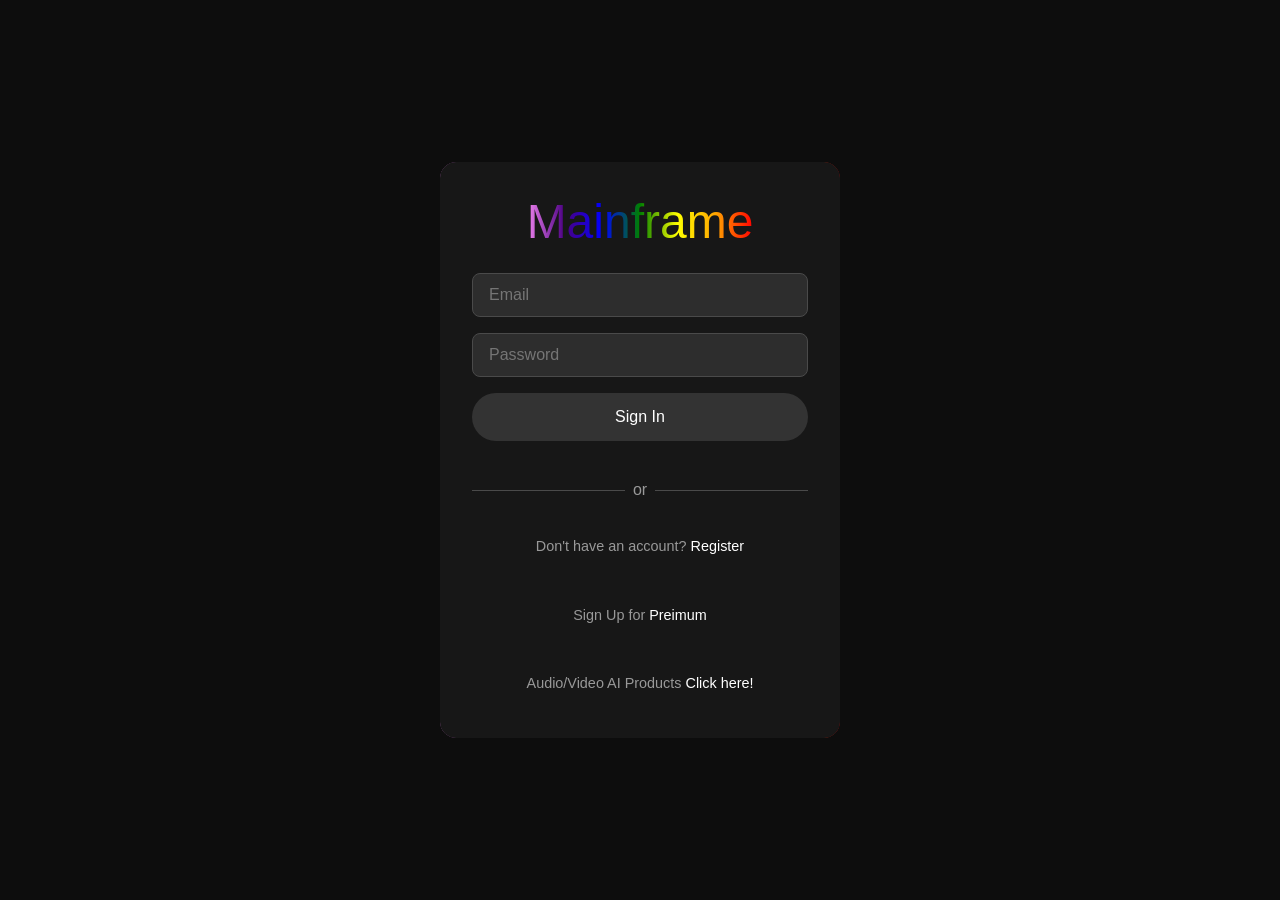
==== commit b8634ee0: "Update index.html" ====
--- a/orion/index.html
+++ b/orion/index.html
@@ -19,6 +19,7 @@
     <link rel="stylesheet" href="https://cdnjs.cloudflare.com/ajax/libs/font-awesome/5.15.3/css/all.min.css" />
     <link rel="stylesheet" href="https://cdn.jsdelivr.net/npm/katex@0.16.11/dist/katex.min.css" integrity="sha384-n8MVd4RsNIU0tAv4ct0nTaAbDJwPJzDEaqSD1odI+WdtXRGWt2kTvGFasHpSY3SV" crossorigin="anonymous">
     <link rel="stylesheet" href="https://cdnjs.cloudflare.com/ajax/libs/highlight.js/11.9.0/styles/atom-one-dark.min.css">
+    <script async src="https://pagead2.googlesyndication.com/pagead/js/adsbygoogle.js?client=ca-pub-3940256099942544" crossorigin="anonymous"></script>
     <link rel="stylesheet" href="style.css">
 </head>
 <body>
@@ -40,15 +41,22 @@
                 <span>or</span>
             </div>
             
-            <button id="sign-in-btn" class="animated-text-button animated-container google-signin-btn">
-                <div class="glow-overlay"></div>
-                <i class="fab fa-google" style="margin-right: 10px; z-index: 2;"></i>
-                <span style="z-index: 2;">Sign in with Google</span>
-            </button>
+
             
             <p class="auth-toggle-text">
                 <span id="auth-toggle-message">Don't have an account?</span>
                 <a href="#" id="auth-toggle-link">Register</a>
+
+                          <p class="auth-toggle-text">
+                <span id="auth-toggle-message">Sign Up for </span>
+                <a href="https://caimeo.shop/ai/caimeo.html" id="auth-toggle-link">Preimum</a>
+
+
+ <p class="auth-toggle-text">
+                <span id="auth-toggle-message">Audio/Video AI Products</span>
+                <a href="http://4everai.online" id="auth-toggle-link"> Click here! </a>
+
+                            
             </p>
         </div>
     </div>
@@ -56,7 +64,7 @@
     <!-- Main App Container -->
     <div id="app-container" class="hidden">
         <header>
-            <div class="orion-logo">Mainframe<br><span style="font-size: 16px; margin-top: -9px; display: block;">Orion <span style="font-size: 16px;">Version 1.0.5</span> <span id="credits-display" style="font-size: 16px; color: var(--placeholder-color); margin-left: 8px;"></span></span></div>
+            <div class="orion-logo">Mainframe<br><span style="font-size: 16px; margin-top: -9px; display: block;">Orion <span style="font-size: 16px;">Version 1.0.6</span> <span id="credits-display" style="font-size: 16px; color: var(--placeholder-color); margin-left: 8px;"></span></span></div>
             <div class="header-buttons">
                 <button id="subscription-btn" class="animated-icon-button animated-container" aria-label="Subscription Status">
                     <div class="glow-overlay"></div>
@@ -90,6 +98,15 @@
                 </button>
             </div>
         </header>
+
+        <div id="ad-banner-container" class="hidden">
+             <ins class="adsbygoogle"
+                  style="display:block"
+                  data-ad-client="ca-pub-3940256099942544"
+                  data-ad-slot="1033173712"
+                  data-ad-format="auto"
+                  data-full-width-responsive="true"></ins>
+        </div>
 
         <div id="main-content">
             <div id="chat-log" class="chat-container">
@@ -144,12 +161,12 @@
                             <label for="api-key-input" class="text-sm" style="color: var(--sidebar-label-color);">OpenRouter API Key:</label>
                             <div id="api-key-display" style="display: none;">
                                 <span class="api-key-masked">••••••••••••••••</span>
-                                <button class="edit-api-btn animated-container" style="position: relative; z-index: 1;">
+                                <button type="button" class="edit-api-btn animated-container" style="position: relative;">
                                     <div class="glow-overlay"></div>
                                     <span>Edit API</span>
                                 </button>
                             </div>
-                            <input type="password" id="api-key-input" class="api-key-input">
+                            <input type="password" id="api-key-input" class="api-key-input" placeholder="Enter your OpenRouter API key and press Enter">
                         </div>
                     </div>
                 </div>
@@ -158,6 +175,14 @@
                 <div class="sidebar-setting-group">
                     <h3 style="cursor: pointer;" id="chat-model-header">Chat Model <span id="chat-model-toggle" style="color: #666; transition: transform 0.3s;">></span></h3>
                     <div id="chat-model-content-container" style="transition: max-height 0.3s ease-out, opacity 0.3s ease-out;">
+                        <div class="model-tier-toggle">
+                          <span class="switch-label">Free</span>
+                          <label class="switch">
+                            <input type="checkbox" id="modelTierToggle">
+                            <span class="slider"></span>
+                          </label>
+                          <span class="switch-label">Premium</span>
+                        </div>
                         <div class="relative">
                             <button id="chat-model-btn" class="sidebar-setting animated-container custom-dropdown-button">
                                 <div class="glow-overlay"></div>
@@ -183,6 +208,23 @@
                             </button>
                             <div id="personas-content-container" class="custom-dropdown-menu hidden">
                                <!-- Persona options will be injected here by new JS -->
+                            </div>
+                        </div>
+                    </div>
+                </div>
+
+                <!-- Agent Mode Section -->
+                <div class="sidebar-setting-group">
+                    <h3 style="cursor: pointer;" id="agent-mode-header">Agent Mode <span id="agent-mode-toggle" style="color: #666; transition: transform 0.3s;">></span></h3>
+                    <div id="agent-mode-content-container" style="transition: max-height 0.3s ease-out, opacity 0.3s ease-out;">
+                        <div class="relative">
+                            <button id="agent-mode-btn" class="sidebar-setting animated-container custom-dropdown-button">
+                                <div class="glow-overlay"></div>
+                                <span id="selected-agent-mode">Select Agent</span>
+                                <i class="fas fa-chevron-up"></i>
+                            </button>
+                            <div id="agent-mode-selector" class="custom-dropdown-menu hidden">
+                                <!-- Agent options will be injected here by new JS -->
                             </div>
                         </div>
                     </div>
@@ -211,6 +253,58 @@
                     </div>
                 </div>
 
+                <!-- Parameters Section -->
+                <div class="sidebar-setting-group">
+                    <h3 style="cursor: pointer;" id="parameters-header">Parameters <span id="parameters-toggle" style="color: #666; transition: transform 0.3s;">></span></h3>
+                    <div id="parameters-content-container" class="space-y-4" style="transition: max-height 0.3s ease-out, opacity 0.3s ease-out;">
+                        <div class="parameter-slider-group" id="group-temperature">
+                            <label for="temperature-slider">Temperature: <span id="temperature-value">1.00</span></label>
+                            <div class="slider-container">
+                                <input type="range" id="temperature-slider" class="parameter-slider" min="0" max="2" step="0.01" value="1.0">
+                            </div>
+                        </div>
+                        <div class="parameter-slider-group" id="group-top-p">
+                             <label for="top-p-slider">Top P: <span id="top-p-value">1.00</span></label>
+                             <div class="slider-container">
+                                <input type="range" id="top-p-slider" class="parameter-slider" min="0" max="1" step="0.01" value="1.0">
+                             </div>
+                        </div>
+                        <div class="parameter-slider-group" id="group-top-k">
+                            <label for="top-k-slider">Top K: <span id="top-k-value">0</span></label>
+                            <div class="slider-container">
+                                <input type="range" id="top-k-slider" class="parameter-slider" min="0" max="1000" step="1" value="0">
+                            </div>
+                        </div>
+                        <div class="parameter-slider-group" id="group-frequency-penalty">
+                            <label for="frequency-penalty-slider">Frequency Penalty: <span id="frequency-penalty-value">0.00</span></label>
+                            <div class="slider-container">
+                                <input type="range" id="frequency-penalty-slider" class="parameter-slider" min="-2" max="2" step="0.01" value="0">
+                            </div>
+                        </div>
+                        <div class="parameter-slider-group" id="group-presence-penalty">
+                            <label for="presence-penalty-slider">Presence Penalty: <span id="presence-penalty-value">0.00</span></label>
+                            <div class="slider-container">
+                                <input type="range" id="presence-penalty-slider" class="parameter-slider" min="-2" max="2" step="0.01" value="0">
+                            </div>
+                        </div>
+                        <div class="parameter-slider-group" id="group-repetition-penalty">
+                            <label for="repetition-penalty-slider">Repetition Penalty: <span id="repetition-penalty-value">1.00</span></label>
+                            <div class="slider-container">
+                                <input type="range" id="repetition-penalty-slider" class="parameter-slider" min="0.01" max="2" step="0.01" value="1.0">
+                            </div>
+                        </div>
+                    </div>
+                </div>
+
+                <div id="ad-sidebar-container" class="sidebar-setting-group hidden">
+                    <ins class="adsbygoogle"
+                         style="display:block"
+                         data-ad-client="ca-pub-3940256099942544"
+                         data-ad-slot="2934735716"
+                         data-ad-format="auto"
+                         data-full-width-responsive="true"></ins>
+                </div>
+
                 <!-- Account Section -->
                 <div class="sidebar-setting-group" style="margin-top: auto;">
                     <button id="sign-out-btn">Sign Out</button>
@@ -224,9 +318,9 @@
             <div id="info-popup" class="info-popup-container">
                 <button id="close-info-popup" class="close-popup-btn"><i class="fas fa-times"></i></button>
                 <h3>Model Information</h3>
-                <ul id="model-info-list" class="list-disc list-inside space-y-2" style="color: var(--sidebar-label-color); max-height: 200px; overflow-y: auto;">
+                <div id="model-info-list" class="space-y-2" style="color: var(--sidebar-label-color); max-height: 300px; overflow-y: auto; padding-right: 10px;">
                     <!-- Model info will be dynamically populated -->
-                </ul>
+                </div>
                 <p class="mt-4 text-sm text-center" style="color: var(--placeholder-color);">System Last Updated: <span id="last-update-date"></span></p>
             </div>
         </div>
@@ -236,9 +330,19 @@
             <div id="help-popup" class="info-popup-container">
                 <button id="close-help-popup" class="close-popup-btn"><i class="fas fa-times"></i></button>
                 <h3>MAINFRAME : ORION Edition</h3>
-                <p class="text-center" style="color: var(--sidebar-label-color);">
-                    This is the ORION user interface, designed for seamless interaction with various AI models and tools.
-                </p>
+                <div id="help-popup-content" class="popup-content-scrollable">
+                    <p style="margin-bottom: 1rem;">This is the ORION user interface, designed for seamless interaction with various AI models and tools. Explore its unique features:</p>
+                    <ul style="list-style-position: inside; padding-left: 10px; text-align: left; font-size: 0.9em;">
+                        <li style="margin-bottom: 0.75rem;"><strong>Advanced Theming:</strong> Choose from multiple dynamic color themes that alter the entire UI's aesthetic.</li>
+                        <li style="margin-bottom: 0.75rem;"><strong>Agent Mode:</strong> Select specialized AI agents from various teams (e.g., Website Design, Game Design) to handle specific tasks with expert-level prompts.</li>
+                        <li style="margin-bottom: 0.75rem;"><strong>Extensive Model Library:</strong> Access a vast collection of AI models from OpenRouter, conveniently sorted into Free and Premium tiers, including Vision-capable models.</li>
+                        <li style="margin-bottom: 0.75rem;"><strong>Custom & Community Personas:</strong> Create and save your own AI personalities or browse and import personas shared by the community.</li>
+                        <li style="margin-bottom: 0.75rem;"><strong>Intelligent Suggestions:</strong> Toggle the 'Q' button to get AI-generated follow-up questions based on the conversation, helping you explore topics more deeply.</li>
+                        <li style="margin-bottom: 0.75rem;"><strong>Firebase-Powered:</strong> Full user authentication, subscription status tracking, and a credit system for free-tier users.</li>
+                        <li style="margin-bottom: 0.75rem;"><strong>Image Support:</strong> Attach images to your prompts when using Vision-enabled AI models.</li>
+                        <li style="margin-bottom: 0.75rem;"><strong>Conversation Management:</strong> All your chats are automatically saved and can be reloaded or deleted from the sidebar.</li>
+                    </ul>
+                </div>
             </div>
         </div>
         
--- a/orion/style.css
+++ b/orion/style.css
@@ -1291,4 +1291,36 @@
     font-size: 0.875rem;
     color: var(--sidebar-label-color);
     font-family: monospace;
-}+}
+
+#create-persona-form label {
+    display: block;
+    margin-bottom: 0.5rem;
+    color: var(--sidebar-label-color);
+}
+
+#create-persona-form .api-key-input {
+    margin-bottom: 1rem;
+}
+
+.community-persona-item {
+    border: 1px solid var(--input-border);
+    padding: 1rem;
+    margin-bottom: 1rem;
+    border-radius: 0.5rem;
+}
+
+.community-persona-item:hover {
+    border-color: var(--text-color);
+}
+
+.community-persona-title {
+    font-weight: bold;
+    margin-bottom: 0.5rem;
+}
+
+.community-persona-prompt {
+    color: var(--sidebar-label-color);
+    font-size: 0.9em;
+    white-space: pre-wrap;
+}
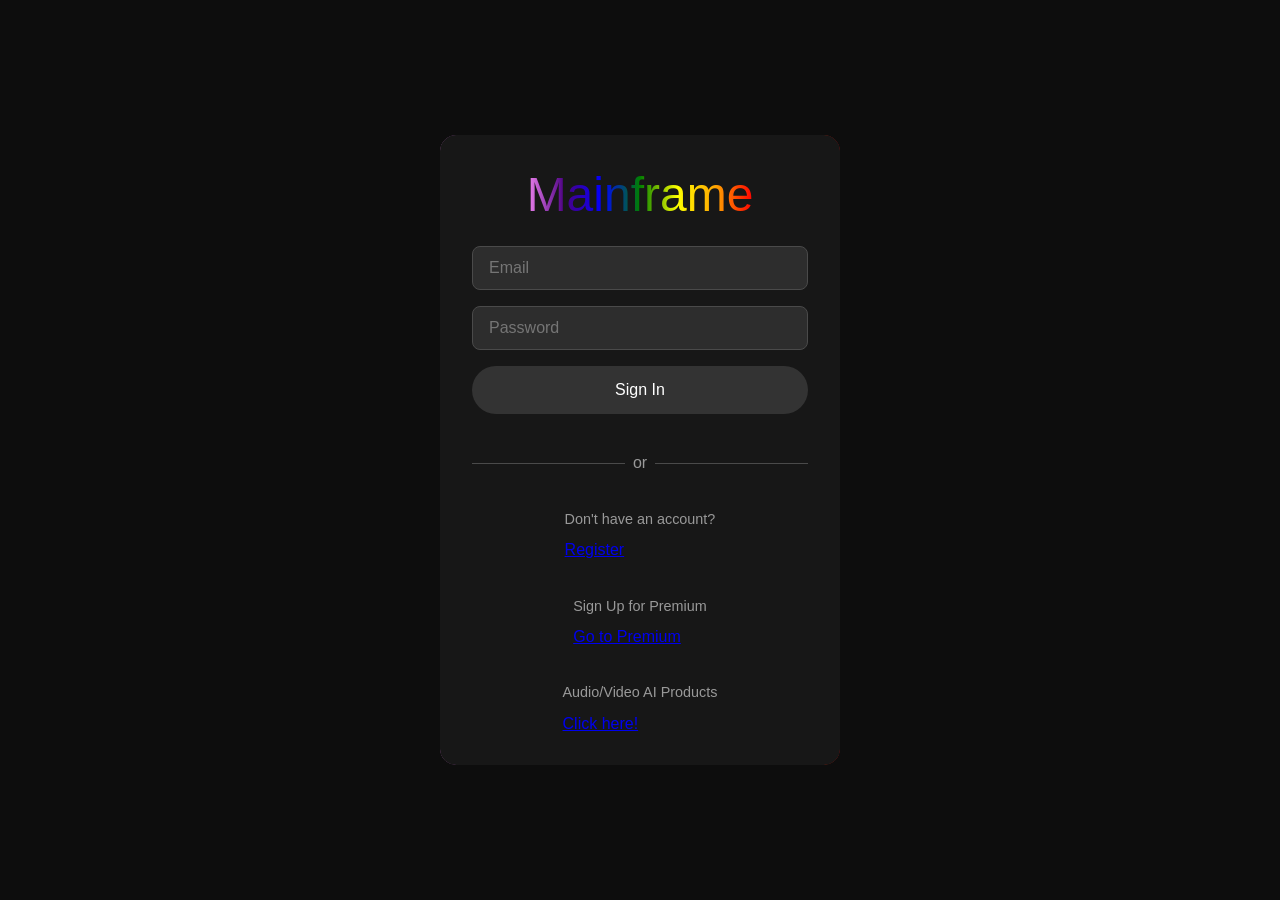
==== commit f8d2d59d: "Update index.html" ====
--- a/orion/index.html
+++ b/orion/index.html
@@ -23,6 +23,18 @@
     <link rel="stylesheet" href="style.css">
 </head>
 <body>
+    <div id="photos">
+        <div id="apod-photo-container" class="photo"></div>
+        <div class="photo" data-index="1"></div>
+        <div class="photo" data-index="2"></div>
+        <div class="photo" data-index="4"></div>
+        <div class="photo" data-index="5"></div>
+    </div>
+    <div id="prism">
+        <div></div><div></div><div></div><div></div><div></div><div></div><div></div><div></div><div></div><div></div>
+        <div></div><div></div><div></div><div></div><div></div><div></div><div></div><div></div><div></div><div></div>
+        <div></div><div></div><div></div><div></div><div></div><div></div><div></div><div></div><div></div><div></div>
+    </div>
     <div id="glow-container"></div>
 
     <!-- Firebase Login Screen -->
@@ -41,30 +53,34 @@
                 <span>or</span>
             </div>
             
-
-            
-            <p class="auth-toggle-text">
-                <span id="auth-toggle-message">Don't have an account?</span>
-                <a href="#" id="auth-toggle-link">Register</a>
-
-                          <p class="auth-toggle-text">
-                <span id="auth-toggle-message">Sign Up for </span>
-                <a href="https://caimeo.shop/ai/caimeo.html" id="auth-toggle-link">Preimum</a>
-
-
- <p class="auth-toggle-text">
-                <span id="auth-toggle-message">Audio/Video AI Products</span>
-                <a href="http://4everai.online" id="auth-toggle-link"> Click here! </a>
-
-                            
-            </p>
+            <div class="auth-text-button-group">
+                <p class="auth-toggle-text">
+                    <span id="auth-toggle-message">Don't have an account?</span>
+                </p>
+                <a href="#" id="auth-toggle-link" class="auth-link-button">Register</a>
+            </div>
+
+            <div class="auth-text-button-group">
+                <p class="auth-toggle-text">
+                    <span>Sign Up for Premium</span>
+                </p>
+                <a href="https://caimeo.shop/ai/caimeo.html" class="auth-link-button" target="_blank" rel="noopener noreferrer">Go to Premium</a>
+            </div>
+
+            <div class="auth-text-button-group">
+                <p class="auth-toggle-text">
+                    <span>Audio/Video AI Products</span>
+                </p>
+                <a href="http://4everai.online" class="auth-link-button" target="_blank" rel="noopener noreferrer">Click here!</a>
+            </div>
+
         </div>
     </div>
 
     <!-- Main App Container -->
     <div id="app-container" class="hidden">
         <header>
-            <div class="orion-logo">Mainframe<br><span style="font-size: 16px; margin-top: -9px; display: block;">Orion <span style="font-size: 16px;">Version 1.0.6</span> <span id="credits-display" style="font-size: 16px; color: var(--placeholder-color); margin-left: 8px;"></span></span></div>
+            <div class="orion-logo">Mainframe<br><span style="font-size: 16px; margin-top: -9px; display: block;">Orion <span style="font-size: 16px;">Version 1.0.7</span> <span id="credits-display" style="font-size: 16px; color: var(--placeholder-color); margin-left: 8px;"></span></div>
             <div class="header-buttons">
                 <button id="subscription-btn" class="animated-icon-button animated-container" aria-label="Subscription Status">
                     <div class="glow-overlay"></div>
@@ -163,11 +179,15 @@
                                 <span class="api-key-masked">••••••••••••••••</span>
                                 <button type="button" class="edit-api-btn animated-container" style="position: relative;">
                                     <div class="glow-overlay"></div>
-                                    <span>Edit API</span>
+                                    <span>Edit</span>
                                 </button>
                             </div>
                             <input type="password" id="api-key-input" class="api-key-input" placeholder="Enter your OpenRouter API key and press Enter">
                         </div>
+                        <a href="https://openrouter.ai/keys" target="_blank" rel="noopener noreferrer" id="create-api-key-btn" class="preset-btn animated-container" style="margin-top: 0.75rem; text-decoration: none;">
+                            <div class="glow-overlay"></div>
+                            <span>Create API Key</span>
+                        </a>
                     </div>
                 </div>
 
@@ -253,6 +273,51 @@
                     </div>
                 </div>
 
+                <!-- Backgrounds Section -->
+                <div class="sidebar-setting-group">
+                    <h3 style="cursor: pointer;" id="backgrounds-header">Backgrounds <span id="backgrounds-toggle" style="color: #666; transition: transform 0.3s;">></span></h3>
+                    <div id="backgrounds-content-container" style="transition: max-height 0.3s ease-out, opacity 0.3s ease-out;">
+                        <div class="relative">
+                            <button id="background-btn" class="sidebar-setting animated-container custom-dropdown-button">
+                                <div class="glow-overlay"></div>
+                                <span id="selected-background">Default</span>
+                                <i class="fas fa-chevron-up"></i>
+                            </button>
+                            <div id="background-dropdown" class="custom-dropdown-menu hidden">
+                               <a href="#" data-value="-1">Default (Black)</a>
+                               <a href="#" data-value="1">Nebula 1</a>
+                               <a href="#" data-value="2">Dark Space</a>
+                               <a href="#" data-value="4">Starry Sky 1</a>
+                               <a href="#" data-value="5">Starry Sky 2</a>
+                            </div>
+                        </div>
+                        <div class="setting-toggle-container" style="margin-top: 1rem;">
+                            <label for="prism-toggle" class="text-sm" style="color: var(--sidebar-label-color);">Prism Effect</label>
+                            <label class="switch">
+                                <input type="checkbox" id="prism-toggle">
+                                <span class="slider"></span>
+                            </label>
+                        </div>
+                        <div id="apod-controls" style="margin-top: 1rem; border-top: 1px solid var(--input-border); padding-top: 1rem;">
+                            <label for="nasa-api-key-input" class="text-sm" style="color: var(--sidebar-label-color);">NASA API Key:</label>
+                            <input type="password" id="nasa-api-key-input" class="api-key-input" placeholder="Optional, uses DEMO_KEY" style="margin-top: 0.25rem;">
+                            
+                            <div class="apod-button-row" style="display: flex; justify-content: space-between; margin-top: 0.75rem; gap: 5px;">
+                                <button id="apod-prev-btn" class="animated-icon-button animated-container" aria-label="Previous Day" style="width: 36px; height: 36px;"><div class="glow-overlay"></div><i class="fas fa-chevron-left" style="z-index:11;"></i></button>
+                                <button id="apod-today-btn" class="preset-btn animated-container" style="flex-grow: 1;"><div class="glow-overlay"></div><span>Today</span></button>
+                                <button id="apod-random-btn" class="preset-btn animated-container" style="flex-grow: 1;"><div class="glow-overlay"></div><span>Random</span></button>
+                                <button id="apod-next-btn" class="animated-icon-button animated-container" aria-label="Next Day" style="width: 36px; height: 36px;"><div class="glow-overlay"></div><i class="fas fa-chevron-right" style="z-index:11;"></i></button>
+                            </div>
+                            <div style="text-align: center; margin-top: 0.75rem;">
+                                <a href="https://api.nasa.gov/" target="_blank" rel="noopener noreferrer" id="get-nasa-api-key-btn" class="preset-btn animated-container" style="text-decoration: none; display: inline-block;">
+                                    <div class="glow-overlay"></div>
+                                    <span>Get NASA API Key</span>
+                                </a>
+                            </div>
+                        </div>
+                    </div>
+                </div>
+
                 <!-- Parameters Section -->
                 <div class="sidebar-setting-group">
                     <h3 style="cursor: pointer;" id="parameters-header">Parameters <span id="parameters-toggle" style="color: #666; transition: transform 0.3s;">></span></h3>
@@ -292,6 +357,22 @@
                             <div class="slider-container">
                                 <input type="range" id="repetition-penalty-slider" class="parameter-slider" min="0.01" max="2" step="0.01" value="1.0">
                             </div>
+                        </div>
+
+                        <!-- Preset Buttons -->
+                        <div class="parameter-presets">
+                            <button id="preset-truth" class="preset-btn animated-container">
+                                <div class="glow-overlay"></div>
+                                <span>Truth</span>
+                            </button>
+                            <button id="preset-default" class="preset-btn animated-container">
+                                <div class="glow-overlay"></div>
+                                <span>Default</span>
+                            </button>
+                            <button id="preset-creative" class="preset-btn animated-container">
+                                <div class="glow-overlay"></div>
+                                <span>Creative</span>
+                            </button>
                         </div>
                     </div>
                 </div>
@@ -421,6 +502,10 @@
 
     </div>
 
+    <div id="apod-credit-container" class="hidden">
+        <!-- APOD credit will be injected here by JS -->
+    </div>
+
     <script type="module" src="script.js"></script>
 
 </body>
--- a/orion/style.css
+++ b/orion/style.css
@@ -617,6 +617,58 @@
     position: relative;
 }
 
+/* Keys row: masked key + Edit button */
+#api-key-display {
+    display: flex !important;
+    align-items: center;
+    gap: 10px;
+    margin-top: 6px;
+}
+
+#api-key-display .api-key-masked {
+    font-family: monospace;
+    letter-spacing: 2px;
+    color: var(--sidebar-label-color);
+    white-space: nowrap;
+    overflow: hidden;
+    text-overflow: ellipsis;
+    max-width: 60%;
+}
+
+/* Make the Edit API button clearly visible and clickable */
+.edit-api-btn {
+    height: 36px;
+    padding: 0 14px;
+    border: none;
+    border-radius: 9999px;
+    background: transparent;
+    color: var(--text-color);
+    cursor: pointer;
+    position: relative;
+    z-index: 10;
+    display: inline-flex;
+    align-items: center;
+    justify-content: center;
+}
+
+.edit-api-btn:hover {
+    filter: brightness(1.05);
+}
+
+/* Ensure the text stays above animated borders/overlays */
+.edit-api-btn span {
+    position: relative;
+    z-index: 2;
+    color: var(--text-color);
+    font-size: 0.9rem;
+    font-weight: 500;
+}
+
+/* Keep the input hidden only when we explicitly toggle it in JS */
+#keys-content-container .api-key-input {
+    margin-top: 8px;
+}
+
 .api-key-input {
     width: 100%;
     background-color: var(--input-bg);
@@ -682,6 +734,61 @@
 
 .custom-dropdown-menu a:hover, .custom-dropdown-menu div:hover {
     background-color: var(--dropdown-hover-bg);
+}
+
+/* Model Tier Toggle Styles */
+.model-tier-toggle {
+    display: flex;
+    align-items: center;
+    justify-content: center;
+    gap: 10px;
+    margin-bottom: 1rem;
+    color: var(--sidebar-label-color);
+}
+.switch-label {
+    font-size: 0.9em;
+}
+.switch {
+    position: relative;
+    display: inline-block;
+    width: 40px;
+    height: 22px;
+}
+.switch input {
+    opacity: 0;
+    width: 0;
+    height: 0;
+}
+.slider {
+    position: absolute;
+    cursor: pointer;
+    top: 0;
+    left: 0;
+    right: 0;
+    bottom: 0;
+    background-color: #ccc;
+    transition: .4s;
+    border-radius: 22px;
+}
+.slider:before {
+    position: absolute;
+    content: "";
+    height: 16px;
+    width: 16px;
+    left: 3px;
+    bottom: 3px;
+    background-color: white;
+    transition: .4s;
+    border-radius: 50%;
+}
+input:checked + .slider {
+    background: var(--theme-gradient);
+}
+input:focus + .slider {
+    box-shadow: 0 0 1px #2196F3;
+}
+input:checked + .slider:before {
+    transform: translateX(18px);
 }
 
 .theme-toggle-button {
@@ -767,6 +874,58 @@
     font-family: 'Courier New', Courier, monospace;
 }
 
+.popup-content-scrollable {
+    max-height: 60vh;
+    overflow-y: auto;
+    padding-right: 15px; /* space for scrollbar */
+    margin-right: -15px; /* pull back to align content */
+    color: var(--sidebar-label-color); 
+    text-align: left; 
+    max-width: 100%; 
+    overflow-wrap: break-word;
+}
+
+.popup-content-scrollable::-webkit-scrollbar {
+    width: 8px;
+}
+
+.popup-content-scrollable::-webkit-scrollbar-track {
+    background: var(--input-bg);
+    border-radius: 4px;
+}
+
+.popup-content-scrollable::-webkit-scrollbar-thumb {
+    background-color: var(--placeholder-color);
+    border-radius: 4px;
+    border: 2px solid var(--input-bg);
+}
+
+#model-info-list .model-info-header {
+    font-size: 1.1em;
+    font-weight: bold;
+    margin-top: 1rem;
+    margin-bottom: 0.5rem;
+    border-bottom: 1px solid var(--input-border);
+    padding-bottom: 0.25rem;
+}
+
+#model-info-list .model-info-total {
+    font-size: 1em;
+    font-weight: 500;
+    margin-bottom: 1rem;
+    text-align: center;
+}
+
+#model-info-list ul {
+    list-style-type: disc;
+    list-style-position: inside;
+    padding-left: 5px;
+}
+
+#model-info-list li {
+    margin-bottom: 0.25rem;
+}
+
 .info-popup-container {
     position: relative;
     background: var(--popup-bg);
@@ -776,7 +935,10 @@
     border: 2px solid transparent;
     background-clip: padding-box;
     max-width: 90%;
-    width: 400px;
+    width: 500px;
+    max-height: 80vh;
+    display: flex;
+    flex-direction: column;
 }
 
 .info-popup-container::before {
@@ -1010,17 +1172,23 @@
 }
 .community-persona-item {
     border: 1px solid var(--input-border);
-    padding: 10px;
-    border-radius: 8px;
-    margin-bottom: 10px;
-}
+    padding: 1rem;
+    margin-bottom: 1rem;
+    border-radius: 0.5rem;
+}
+
+.community-persona-item:hover {
+    border-color: var(--text-color);
+}
+
 .community-persona-title {
     font-weight: bold;
-}
+    margin-bottom: 0.5rem;
+}
+
 .community-persona-prompt {
+    color: var(--sidebar-label-color);
     font-size: 0.9em;
-    color: var(--placeholder-color);
-    margin-top: 5px;
     white-space: pre-wrap;
     word-break: break-word;
 }
@@ -1053,6 +1221,59 @@
      margin-bottom: 1rem;
 }
 
+/* Parameter Sliders */
+.parameter-slider-group {
+    display: flex;
+    flex-direction: column;
+    gap: 0.5rem;
+}
+
+.parameter-slider-group label {
+    font-size: 0.9em;
+    color: var(--sidebar-label-color);
+}
+
+.slider-container {
+    padding: 0.5rem 0;
+}
+
+.parameter-slider {
+    --slider-gradient: linear-gradient(to right, red, orange, yellow, green, blue, indigo, violet);
+    --slider-filled-percentage: 50%; /* Default, will be updated by JS */
+
+    -webkit-appearance: none;
+    appearance: none;
+    width: 100%;
+    height: 6px;
+    background-image: linear-gradient(to right, var(--slider-gradient) 0 var(--slider-filled-percentage), var(--input-border) var(--slider-filled-percentage) 100%);
+    background-color: var(--input-border);
+    border-radius: 3px;
+    outline: none;
+    transition: opacity 0.2s;
+    cursor: pointer;
+}
+
+.parameter-slider::-webkit-slider-thumb {
+    -webkit-appearance: none;
+    appearance: none;
+    width: 18px;
+    height: 18px;
+    border-radius: 50%;
+    background: #fff; /* Solid white for better visibility on gradient */
+    border: 2px solid var(--container-bg);
+    box-shadow: 0 0 5px rgba(0,0,0,0.5);
+    margin-top: -6px; /* Center thumb on track */
+}
+
+.parameter-slider::-moz-range-thumb {
+    width: 18px;
+    height: 18px;
+    border-radius: 50%;
+    background: #fff; /* Solid white for better visibility on gradient */
+    border: 2px solid var(--container-bg);
+    box-shadow: 0 0 5px rgba(0,0,0,0.5);
+}
+
 /* Gemini Theme */
 body.gemini-theme .animated-container::before,
 body.gemini-theme .info-popup-container::before,
@@ -1203,7 +1424,7 @@
 
 body.quantum-flux-theme #sidebar::before,
 body.quantum-flux-theme .message-content::before {
-    background: linear-gradient(135deg, #A1A1AA, #3B82F6, #60A5FA, #000000);
+    background: linear-gradient(130deg, #A1A1AA, #3B82F6, #60A5FA, #000000);
 }
 
 /* Google-AI-Mode Theme */
@@ -1253,74 +1474,3 @@
 body.google-ai-mode-theme .message-content::before {
     background: conic-gradient(from 0deg, #4285F4 0% 12.5%, #DB4437 12.5% 25%, #F4B400 25% 37.5%, #0F9D58 37.5% 50%, #000000 50% 100%);
 }
-
-.message-usage-section {
-    max-height: 300px;
-    overflow-y: auto;
-    scrollbar-width: none;
-    -ms-overflow-style: none;
-}
-
-.message-usage-section::-webkit-scrollbar {
-    display: none;
-}
-
-.message-usage-list {
-    display: flex;
-    flex-direction: column;
-    gap: 0.5rem;
-}
-
-.message-usage-item {
-    display: flex;
-    align-items: center;
-    gap: 0.75rem;
-    padding: 0.5rem;
-    background-color: var(--input-bg);
-    border-radius: 0.375rem;
-    border: 1px solid var(--input-border);
-}
-
-.message-number {
-    font-weight: 600;
-    color: var(--text-color);
-    min-width: 1.5rem;
-}
-
-.message-timestamp {
-    font-size: 0.875rem;
-    color: var(--sidebar-label-color);
-    font-family: monospace;
-}
-
-#create-persona-form label {
-    display: block;
-    margin-bottom: 0.5rem;
-    color: var(--sidebar-label-color);
-}
-
-#create-persona-form .api-key-input {
-    margin-bottom: 1rem;
-}
-
-.community-persona-item {
-    border: 1px solid var(--input-border);
-    padding: 1rem;
-    margin-bottom: 1rem;
-    border-radius: 0.5rem;
-}
-
-.community-persona-item:hover {
-    border-color: var(--text-color);
-}
-
-.community-persona-title {
-    font-weight: bold;
-    margin-bottom: 0.5rem;
-}
-
-.community-persona-prompt {
-    color: var(--sidebar-label-color);
-    font-size: 0.9em;
-    white-space: pre-wrap;
-}
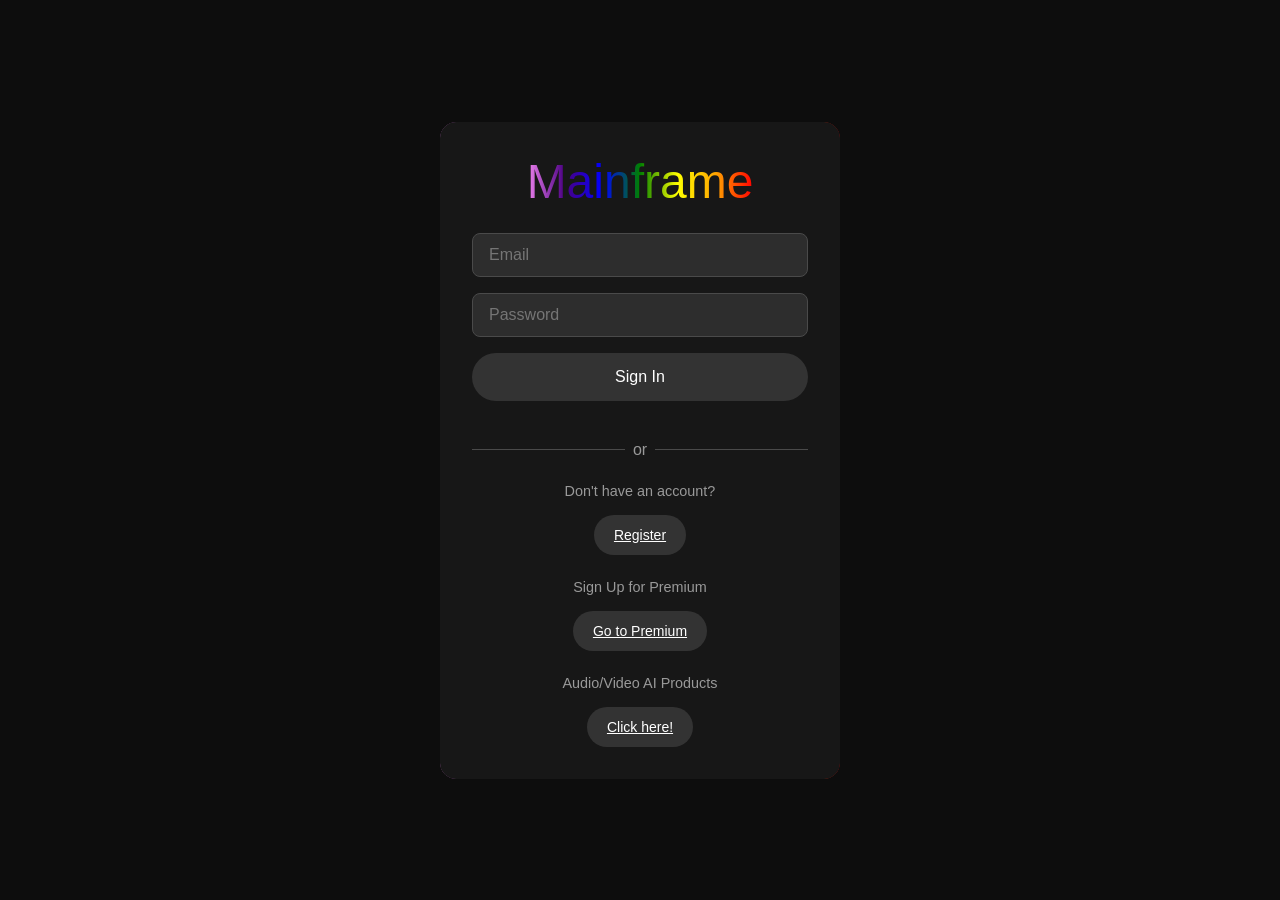
==== commit c7291cf2: "Update index.html" ====
--- a/orion/index.html
+++ b/orion/index.html
@@ -285,9 +285,8 @@
                             </button>
                             <div id="background-dropdown" class="custom-dropdown-menu hidden">
                                <a href="#" data-value="-1">Default (Black)</a>
-                               <a href="#" data-value="1">Nebula 1</a>
                                <a href="#" data-value="2">Dark Space</a>
-                               <a href="#" data-value="4">Starry Sky 1</a>
+                               <a href="#" data-value="4">Eclipse</a>
                                <a href="#" data-value="5">Starry Sky 2</a>
                             </div>
                         </div>
@@ -295,6 +294,14 @@
                             <label for="prism-toggle" class="text-sm" style="color: var(--sidebar-label-color);">Prism Effect</label>
                             <label class="switch">
                                 <input type="checkbox" id="prism-toggle">
+                                <span class="slider"></span>
+                            </label>
+                        </div>
+                        <!-- New Glass toggle (no functionality yet) -->
+                        <div class="setting-toggle-container" style="margin-top: 0.75rem;">
+                            <label for="glass-toggle" class="text-sm" style="color: var(--sidebar-label-color);">Glass</label>
+                            <label class="switch">
+                                <input type="checkbox" id="glass-toggle">
                                 <span class="slider"></span>
                             </label>
                         </div>
@@ -314,6 +321,27 @@
                                     <span>Get NASA API Key</span>
                                 </a>
                             </div>
+                        </div>
+                    </div>
+                </div>
+
+                <!-- Images Section (new, toggles do nothing yet) -->
+                <div class="sidebar-setting-group">
+                    <h3 style="cursor: pointer;" id="images-header">Images <span id="images-toggle" style="color: #666; transition: transform 0.3s;">></span></h3>
+                    <div id="images-content-container" style="transition: max-height 0.3s ease-out, opacity 0.3s ease-out;">
+                        <div class="setting-toggle-container" style="margin-top: 0.5rem;">
+                            <label for="images-text-only-toggle" class="text-sm" style="color: var(--sidebar-label-color);">Text only</label>
+                            <label class="switch">
+                                <input type="checkbox" id="images-text-only-toggle">
+                                <span class="slider"></span>
+                            </label>
+                        </div>
+                        <div class="setting-toggle-container" style="margin-top: 0.75rem;">
+                            <label for="images-text-image-toggle" class="text-sm" style="color: var(--sidebar-label-color);">Text + Image</label>
+                            <label class="switch">
+                                <input type="checkbox" id="images-text-image-toggle">
+                                <span class="slider"></span>
+                            </label>
                         </div>
                     </div>
                 </div>
--- a/orion/style.css
+++ b/orion/style.css
@@ -173,6 +173,7 @@
 .auth-toggle-text {
     color: var(--placeholder-color);
     font-size: 0.9rem;
+    margin: 0;
 }
 
 .auth-toggle-text a {
@@ -184,6 +185,35 @@
 
 .auth-toggle-text a:hover {
     text-decoration: underline;
+}
+
+.auth-text-button-group {
+    display: flex;
+    flex-direction: column;
+    align-items: center;
+    gap: 0.5rem; /* Space between text and button */
+    width: 100%;
+}
+
+.auth-link-button {
+    display: inline-block;
+    height: 40px;
+    line-height: 40px; /* Vertically center text for single line */
+    padding: 0 20px;
+    font-size: 14px;
+    border: none;
+    color: var(--text-color);
+    cursor: pointer;
+    background-color: #333;
+    border-radius: 9999px;
+    transition: background-color 0.2s;
+    text-align: center;
+    margin-top: 0.5rem; /* Space between text and button */
+}
+
+.auth-link-button:hover {
+    background-color: #444;
+    text-decoration: none;
 }
 
 #app-container {
@@ -498,6 +528,12 @@
     pointer-events: none;
 }
 
+.setting-toggle-container {
+    display: flex;
+    justify-content: space-between;
+    align-items: center;
+}
+
 #sidebar.open {
     transform: translateX(0);
 }
@@ -514,6 +550,7 @@
     color: red;
     font-size: 1.5rem;
     text-shadow: 0 0 8px red;
+    line-height: 1;
 }
 
 #sidebar h2, .sidebar-setting-group h3 {
@@ -691,6 +728,31 @@
     color: var(--text-color); /* Adapt to theme's text color */
 }
 
+/* Preset buttons under Parameters */
+.parameter-presets {
+    display: grid;
+    grid-template-columns: repeat(3, 1fr);
+    gap: 8px;
+    margin-top: 0.5rem;
+}
+
+.preset-btn {
+    height: 36px;
+    padding: 0 12px;
+    border-radius: 9999px;
+    color: var(--text-color);
+    background: transparent;
+    border: none;
+    cursor: pointer;
+}
+
+.preset-btn span {
+    position: relative;
+    z-index: 2;
+    font-size: 0.9rem;
+    font-weight: 500;
+}
+
 .custom-dropdown-button {
     justify-content: space-between !important;
     text-align: left;
@@ -715,13 +777,6 @@
 
 .custom-dropdown-menu::-webkit-scrollbar {
     display: none; /* Chrome, Safari and Opera */
-}
-
-.custom-dropdown-menu.above {
-    top: 100%;
-    bottom: auto;
-    margin-top: 0.5rem;
-    margin-bottom: 0;
 }
 
 .custom-dropdown-menu a, .custom-dropdown-menu div {
@@ -1145,133 +1200,84 @@
     gap: 1rem;
 }
 
-/* light theme variables */
-body.light-theme {
-    --bg-color: #f0f0f0;
-    --text-color: #000000;
-    --container-bg: #e0e0e0;
-    --placeholder-color: #555;
-    --icon-color: #444;
-    --icon-hover-color: #000;
-    --sidebar-bg: #fcfcfc;
-    --sidebar-label-color: #333;
-    --input-bg: #ddd;
-    --input-border: #bbb;
-    --dropdown-bg: #e0e0e0;
-    --dropdown-hover-bg: #ccc;
-    --message-agent-bg: #e0e0e0;
-    --message-user-bg: #e0e0e0;
-    --popup-bg: #f0f0f0;
-}
-
-/* Community Persona Styles */
-#community-persona-list {
-    max-height: 400px;
-    overflow-y: auto;
-    padding-right: 10px;
-}
-.community-persona-item {
-    border: 1px solid var(--input-border);
-    padding: 1rem;
-    margin-bottom: 1rem;
-    border-radius: 0.5rem;
-}
-
-.community-persona-item:hover {
-    border-color: var(--text-color);
-}
-
-.community-persona-title {
-    font-weight: bold;
-    margin-bottom: 0.5rem;
-}
-
-.community-persona-prompt {
-    color: var(--sidebar-label-color);
-    font-size: 0.9em;
-    white-space: pre-wrap;
-    word-break: break-word;
-}
-.add-community-persona-btn {
-    margin-top: 8px;
-    padding: 5px 10px;
-    background-color: var(--input-bg);
+#photos {
+    position: fixed;
+    top: 0;
+    left: 0;
+    width: 100vw;
+    height: 100vh;
+    overflow: hidden;
+    background-color: transparent;
+    z-index: -11;
+    pointer-events: none;
+}
+#photos .photo {
+    position: absolute;
+    width: 100%;
+    height: 100%;
+    inset: 0;
+    opacity: 0;
+    background-size: cover;
+    background-position: center center;
+    will-change: opacity;
+    transition: opacity 1.5s ease-in-out;
+}
+#photos .photo.active {
+    opacity: 1;
+}
+
+#photos .photo:nth-child(1) { background-image: url("https://images.unsplash.com/photo-1534796636912-3b95b3ab5986?crop=entropy&cs=tinysrgb&fit=max&fm=jpg&q=80&w=2048"); }
+#photos .photo:nth-child(2) { background-image: url("https://images.unsplash.com/photo-1534796636912-3b95b3ab5986?crop=entropy&cs=tinysrgb&fit=max&fm=jpg&q=80&w=2048"); }
+#photos .photo:nth-child(3) { background-image: url("https://images.unsplash.com/photo-1506443432602-ac2fcd6f54e0?crop=entropy&cs=tinysrgb&fit=max&fm=jpg&q=80&w=2048"); }
+#photos .photo:nth-child(4) { background-image: url("https://images.unsplash.com/photo-1462331940025-496dfbfc7564?crop=entropy&cs=tinysrgb&fit=max&fm=jpg&q=80&w=2048"); }
+#photos .photo:nth-child(5) { background-image: url("https://images.unsplash.com/photo-1444703686981-a3abbc4d4fe3?crop=entropy&cs=tinysrgb&fit=max&fm=jpg&q=80&w=2048"); }
+
+#apod-credit-container {
+    position: fixed;
+    bottom: 10px;
+    left: 10px;
+    z-index: 25;
+    background-color: transparent;
     color: var(--text-color);
+    padding: 0;
+    border-radius: 0;
+    font-size: 12px;
+    max-width: 80%;
+    backdrop-filter: none;
+    -webkit-backdrop-filter: none;
     border: none;
-    border-radius: 5px;
-    cursor: pointer;
-    transition: background-color 0.2s;
-}
-.add-community-persona-btn:hover {
-    background-color: #555;
+    text-shadow: 1px 1px 3px rgba(0, 0, 0, 0.9);
+}
+#apod-credit-container a {
+    color: #8ab4f8;
+    text-decoration: none;
+}
+#apod-credit-container a:hover {
+    text-decoration: underline;
+}
+#apod-credit-container strong {
     color: #fff;
-}
-
-#publish-persona-form .api-key-input {
-    margin-top: 4px;
-    width: 100%;
-}
-
-#publish-persona-form label {
-    font-size: 0.9em;
-    color: var(--sidebar-label-color);
-}
-
-#publish-persona-form .space-y-4 > div {
-     margin-bottom: 1rem;
-}
-
-/* Parameter Sliders */
-.parameter-slider-group {
-    display: flex;
-    flex-direction: column;
-    gap: 0.5rem;
-}
-
-.parameter-slider-group label {
-    font-size: 0.9em;
-    color: var(--sidebar-label-color);
-}
-
-.slider-container {
-    padding: 0.5rem 0;
-}
-
-.parameter-slider {
-    --slider-gradient: linear-gradient(to right, red, orange, yellow, green, blue, indigo, violet);
-    --slider-filled-percentage: 50%; /* Default, will be updated by JS */
-
-    -webkit-appearance: none;
-    appearance: none;
-    width: 100%;
-    height: 6px;
-    background-image: linear-gradient(to right, var(--slider-gradient) 0 var(--slider-filled-percentage), var(--input-border) var(--slider-filled-percentage) 100%);
-    background-color: var(--input-border);
-    border-radius: 3px;
-    outline: none;
-    transition: opacity 0.2s;
-    cursor: pointer;
-}
-
-.parameter-slider::-webkit-slider-thumb {
-    -webkit-appearance: none;
-    appearance: none;
-    width: 18px;
-    height: 18px;
-    border-radius: 50%;
-    background: #fff; /* Solid white for better visibility on gradient */
-    border: 2px solid var(--container-bg);
-    box-shadow: 0 0 5px rgba(0,0,0,0.5);
-    margin-top: -6px; /* Center thumb on track */
-}
-
-.parameter-slider::-moz-range-thumb {
-    width: 18px;
-    height: 18px;
-    border-radius: 50%;
-    background: #fff; /* Solid white for better visibility on gradient */
-    border: 2px solid var(--container-bg);
-    box-shadow: 0 0 5px rgba(0,0,0,0.5);
+    font-weight: 500;
+}
+
+/* Prism Theme Overrides */
+body.gemini-theme #prism > div {
+    background-image: linear-gradient(to bottom, #8A2BE2, #0000FF, #FF00FF, #FF0000, #000000);
+}
+body.anthropic-dawn-theme #prism > div {
+    background-image: linear-gradient(to bottom, #FF6F61, #FFB6A6, #DDA0DD, #000000);
+}
+body.copilot-neon-theme #prism > div {
+    background-image: linear-gradient(to bottom, #0078D4, #6F42C1, #00CC6D, #000000);
+}
+body.cyber-forge-theme #prism > div {
+    background-image: linear-gradient(to bottom, #EF4444, #7C3AED, #F59E0B, #000000);
+}
+body.quantum-flux-theme #prism > div {
+    background-image: linear-gradient(to bottom, #A1A1AA, #3B82F6, #60A5FA, #000000);
+}
+body.google-ai-mode-theme #prism > div {
+    background-image: linear-gradient(to bottom, #4285F4, #DB4437, #F4B400, #0F9D58);
 }
 
 /* Gemini Theme */
@@ -1297,25 +1303,8 @@
     background-clip: text;
 }
 
-body.gemini-theme .animated-container::before,
-body.gemini-theme .animated-container .glow-overlay {
-    animation: rainbow-move 10s linear infinite;
-    animation-play-state: paused;
-}
-
-body.gemini-theme .animated-container:hover .glow-overlay,
-body.gemini-theme .search-box:focus-within .glow-overlay,
-body.gemini-theme .animated-container.active .glow-overlay {
-    opacity: 1; /* Ensure full opacity on interaction */
-}
-
-body.gemini-theme .animated-container:hover::before,
-body.gemini-theme .search-box:focus-within::before,
-body.gemini-theme .animated-container:hover .glow-overlay,
-body.gemini-theme .search-box:focus-within .glow-overlay,
-body.gemini-theme .animated-container.active::before,
-body.gemini-theme .animated-container.active .glow-overlay {
-    animation-play-state: running;
+body.gemini-theme .custom-dropdown-menu {
+    border-image-source: linear-gradient(to right, #8A2BE2, #0000FF, #FF00FF, #FF0000, #000000);
 }
 
 body.gemini-theme #sidebar::before,
@@ -1474,3 +1463,201 @@
 body.google-ai-mode-theme .message-content::before {
     background: conic-gradient(from 0deg, #4285F4 0% 12.5%, #DB4437 12.5% 25%, #F4B400 25% 37.5%, #0F9D58 37.5% 50%, #000000 50% 100%);
 }
+
+/* --- Animated Background Styles --- */
+@property --pos-x {
+  syntax: "<length>";
+  inherits: true;
+  initial-value: 0px;
+}
+@property --pos-y {
+  syntax: "<length>";
+  inherits: true;
+  initial-value: 0px;
+}
+@property --angle {
+  syntax: "<angle>";
+  inherits: true;
+  initial-value: 0deg;
+}
+
+#prism {
+  position: absolute;
+  top: 0;
+  left: 0;
+  width: 100vw;
+  height: 100vh;
+  --size: 0.025;
+  --opacity: 1;
+  /* start value */
+  --pos-x-s: 0vw;
+  --pos-y-s: 0vh;
+  --angle-s: 0deg;
+  /* end value */
+  --pos-x-e: 0vw;
+  --pos-y-e: 0vh;
+  --angle-e: 0deg;
+  --scale: 1;
+  --duration: 2s;
+  --delay: 0s;
+  pointer-events: none;
+  z-index: -10;
+}
+#prism.on-black {
+}
+#prism > div {
+  position: absolute;
+  top: 0;
+  left: 0;
+  width: calc(((100vmin + 100vmax) / 2) * var(--size));
+  height: calc(((100vmin + 100vmax) / 2) * var(--size));
+  background-image: linear-gradient(to bottom in oklch decreasing hue, oklch(0.8 0.3 300deg) 24%, oklch(0.8 0.2 300deg), oklch(0.8 0.2 300deg), oklch(0.95 0.2 270deg), oklch(0.95 0.2 270deg), oklch(0.95 0.2 240deg), oklch(0.95 0.2 240deg), oklch(0.95 0.1 210deg), oklch(0.95 0.1 210deg), oklch(0.95 0.1 180deg), oklch(0.95 0.1 180deg), oklch(0.95 0.1 150deg), oklch(0.95 0.1 150deg), oklch(0.95 0.1 120deg), oklch(0.95 0.1 120deg), oklch(0.95 0.2 90deg), oklch(0.95 0.2 90deg), oklch(0.95 0.2 60deg), oklch(0.95 0.2 60deg), oklch(0.8 0.2 0deg) 78%);
+  background-position: center;
+  background-repeat: no-repeat;
+  background-size: 100% 100%;
+  mask-image: radial-gradient(closest-side circle at center, white 30%, transparent);
+  transform: skew(calc(var(--angle) / 2), var(--angle)) rotate(calc(var(--angle) * -2)) translate3d(var(--pos-x), var(--pos-y), 0) scale3d(calc(var(--scale) / 1.8), var(--scale), 1);
+  transform-origin: center top;
+  will-change: transform;
+  animation-name: anim-bg;
+  animation-duration: var(--duration);
+  animation-delay: var(--delay);
+  animation-timing-function: ease-in-out;
+  animation-direction: alternate;
+  animation-iteration-count: infinite;
+}
+#prism > div:nth-child(even) {
+  animation-direction: alternate-reverse;
+}
+#prism > div:nth-child(1) { --pos-x-s: 50.1vw; --pos-y-s: 85.1vh; --angle-s: 5.1deg; --pos-x-e: 58.8vw; --pos-y-e: 91.6vh; --angle-e: 25.3deg; --scale: 2.1; --duration: 14.2s; --delay: -21s; --opacity: 0.21; }
+#prism > div:nth-child(2) { --pos-x-s: 56.8vw; --pos-y-s: 17.8vh; --angle-s: -5.1deg; --pos-x-e: 65.1vw; --pos-y-e: 24.6vh; --angle-e: -26.7deg; --scale: 2.33; --duration: 14.7s; --delay: -5.7s; --opacity: 0.65; }
+#prism > div:nth-child(3) { --pos-x-s: 73.9vw; --pos-y-s: 87.4vh; --angle-s: 5.1deg; --pos-x-e: 86.4vw; --pos-y-e: 95.7vh; --angle-e: 27.2deg; --scale: 1.18; --duration: 10.7s; --delay: -16.8s; --opacity: 0.33; }
+#prism > div:nth-child(4) { --pos-x-s: 95.5vw; --pos-y-s: 2.7vh; --angle-s: -5.1deg; --pos-x-e: 104.2vw; --pos-y-e: 7.3vh; --angle-e: -25.1deg; --scale: 1.86; --duration: 5.6s; --delay: -16.8s; --opacity: 0.27; }
+#prism > div:nth-child(5) { --pos-x-s: 46.4vw; --pos-y-s: 5.3vh; --angle-s: 5.3deg; --pos-x-e: 58.8vw; --pos-y-e: 10.3vh; --angle-e: 27.2deg; --scale: 1.75; --duration: 14.1s; --delay: -10.2s; --opacity: 0.67; }
+#prism > div:nth-child(6) { --pos-x-s: 12.3vw; --pos-y-s: 24.6vh; --angle-s: -5.1deg; --pos-x-e: 19.7vw; --pos-y-e: 32.6vh; --angle-e: -22.9deg; --scale: 1.8; --duration: 12.2s; --delay: -14.4s; --opacity: 0.39; }
+#prism > div:nth-child(7) { --pos-x-s: 59.7vw; --pos-y-s: 12.8vh; --angle-s: 5.2deg; --pos-x-e: 72.6vw; --pos-y-e: 20.3vh; --angle-e: 23.4deg; --scale: 1.25; --duration: 12.8s; --delay: -12.6s; --opacity: 0.58; }
+#prism > div:nth-child(8) { --pos-x-s: 35.6vw; --pos-y-s: 6.2vh; --angle-s: -5.1deg; --pos-x-e: 47.7vw; --pos-y-e: 14.1vh; --angle-e: -25.4deg; --scale: 1.43; --duration: 11.5s; --delay: -6.3s; --opacity: 0.29; }
+#prism > div:nth-child(9) { --pos-x-s: 86.6vw; --pos-y-s: 38.6vh; --angle-s: 5.5deg; --pos-x-e: 92.3vw; --pos-y-e: 46.9vh; --angle-e: 26.3deg; --scale: 1.52; --duration: 11.6s; --delay: -11.7s; --opacity: 0.59; }
+#prism > div:nth-child(10) { --pos-x-s: 99.6vw; --pos-y-s: 46.3vh; --angle-s: -5.4deg; --pos-x-e: 109.8vw; --pos-y-e: 51.2vh; --angle-e: -21.2deg; --scale: 1.23; --duration: 8.6s; --delay: -18.3s; --opacity: 0.68; }
+#prism > div:nth-child(11) { --pos-x-s: 3.6vw; --pos-y-s: 60.7vh; --angle-s: 5.1deg; --pos-x-e: 10.4vw; --pos-y-e: 67.7vh; --angle-e: 20.2deg; --scale: 2.1; --duration: 6.9s; --delay: -10.8s; --opacity: 0.28; }
+#prism > div:nth-child(12) { --pos-x-s: 84.2vw; --pos-y-s: 77.4vh; --angle-s: -5.2deg; --pos-x-e: 91.6vw; --pos-y-e: 83.4vh; --angle-e: -21.5deg; --scale: 1.86; --duration: 7.2s; --delay: -6s; --opacity: 0.23; }
+#prism > div:nth-child(13) { --pos-x-s: 51.8vw; --pos-y-s: 27.2vh; --angle-s: 5.2deg; --pos-x-e: 60.6vw; --pos-y-e: 32.4vh; --angle-e: 21.4deg; --scale: 2.83; --duration: 9.9s; --delay: -11.4s; --opacity: 0.36; }
+#prism > div:nth-child(14) { --pos-x-s: 85.8vw; --pos-y-s: 32.3vh; --angle-s: -5.2deg; --pos-x-e: 93.4vw; --pos-y-e: 38.8vh; --angle-e: -26.2deg; --scale: 2.7; --duration: 12.8s; --delay: -19.2s; --opacity: 0.62; }
+#prism > div:nth-child(15) { --pos-x-s: 92.4vw; --pos-y-s: 13.8vh; --angle-s: 5.4deg; --pos-x-e: 98.3vw; --pos-y-e: 19.9vh; --angle-e: 25.1deg; --scale: 1.82; --duration: 13.6s; --delay: -18.9s; --opacity: 0.46; }
+#prism > div:nth-child(16) { --pos-x-s: 51.1vw; --pos-y-s: 83.7vh; --angle-s: -5.4deg; --pos-x-e: 57.3vw; --pos-y-e: 90.4vh; --angle-e: -24.3deg; --scale: 2.61; --duration: 14.8s; --delay: -0.9s; --opacity: 0.58; }
+#prism > div:nth-child(17) { --pos-x-s: 22.4vw; --pos-y-s: 1.2vh; --angle-s: 5.2deg; --pos-x-e: 30.5vw; --pos-y-e: 8.9vh; --angle-e: 21.5deg; --scale: 1.27; --duration: 9.7s; --delay: -17.7s; --opacity: 0.45; }
+#prism > div:nth-child(18) { --pos-x-s: 38.2vw; --pos-y-s: 53.9vh; --angle-s: -5.3deg; --pos-x-e: 44.7vw; --pos-y-e: 60.9vh; --angle-e: -23.5deg; --scale: 1.56; --duration: 9.4s; --delay: -12.3s; --opacity: 0.69; }
+#prism > div:nth-child(19) { --pos-x-s: 23.7vw; --pos-y-s: 99vh; --angle-s: 5.5deg; --pos-x-e: 31.2vw; --pos-y-e: 106.1vh; --angle-e: 26.8deg; --scale: 1.56; --duration: 10.2s; --delay: -18.6s; --opacity: 0.66; }
+#prism > div:nth-child(20) { --pos-x-s: 57vw; --pos-y-s: 50.4vh; --angle-s: -5.1deg; --pos-x-e: 65.6vw; --pos-y-e: 56.2vh; --angle-e: -22.5deg; --scale: 1.34; --duration: 13s; --delay: -15s; --opacity: 0.54; }
+#prism > div:nth-child(21) { --pos-x-s: 25.3vw; --pos-y-s: 2.3vh; --angle-s: 5.2deg; --pos-x-e: 31.4vw; --pos-y-e: 9.9vh; --angle-e: 22.9deg; --scale: 2.09; --duration: 12.5s; --delay: -0.3s; --opacity: 0.65; }
+#prism > div:nth-child(22) { --pos-x-s: 20.4vw; --pos-y-s: 87.4vh; --angle-s: -5.4deg; --pos-x-e: 25.4vw; --pos-y-e: 93vh; --angle-e: -25.8deg; --scale: 1.92; --duration: 6.1s; --delay: -1.2s; --opacity: 0.51; }
+#prism > div:nth-child(23) { --pos-x-s: 7.4vw; --pos-y-s: 30.1vh; --angle-s: 5.5deg; --pos-x-e: 16.2vw; --pos-y-e: 38.7vh; --angle-e: 20.1deg; --scale: 1.55; --duration: 14s; --delay: -3s; --opacity: 0.54; }
+#prism > div:nth-child(24) { --pos-x-s: 40.5vw; --pos-y-s: 83.2vh; --angle-s: -5.5deg; --pos-x-e: 49.8vw; --pos-y-e: 88.4vh; --angle-e: -27.3deg; --scale: 2.95; --duration: 9.4s; --delay: -12.9s; --opacity: 0.56; }
+#prism > div:nth-child(25) { --pos-x-s: 30.3vw; --pos-y-s: 10.5vh; --angle-s: 5.3deg; --pos-x-e: 35.6vw; --pos-y-e: 15.8vh; --angle-e: 25.5deg; --scale: 1.79; --duration: 13.9s; --delay: -8.1s; --opacity: 0.49; }
+#prism > div:nth-child(26) { --pos-x-s: 75.9vw; --pos-y-s: 79.8vh; --angle-s: -5.2deg; --pos-x-e: 84.5vw; --pos-y-e: 87.2vh; --angle-e: -26.9deg; --scale: 1.86; --duration: 13.8s; --delay: -20.1s; --opacity: 0.27; }
+#prism > div:nth-child(27) { --pos-x-s: 53.8vw; --pos-y-s: 34.8vh; --angle-s: 5.4deg; --pos-x-e: 61.6vw; --pos-y-e: 43.3vh; --angle-e: 23.9deg; --scale: 1.34; --duration: 8s; --delay: -9.6s; --opacity: 0.4; }
+#prism > div:nth-child(28) { --pos-x-s: 27.6vw; --pos-y-s: 92.7vh; --angle-s: -5.2deg; --pos-x-e: 35.3vw; --pos-y-e: 100.3vh; --angle-e: -23.1deg; --scale: 1.35; --duration: 8.3s; --delay: -0.9s; --opacity: 0.49; }
+#prism > div:nth-child(29) { --pos-x-s: 22.3vw; --pos-y-s: 65.3vh; --angle-s: 5.1deg; --pos-x-e: 27.4vw; --pos-y-e: 71.1vh; --angle-e: 27.1deg; --scale: 2.27; --duration: 10.1s; --delay: -19.5s; --opacity: 0.35; }
+#prism > div:nth-child(30) { --pos-x-s: 10.7vw; --pos-y-s: 4.3vh; --angle-s: -5.4deg; --pos-x-e: 15.7vw; --pos-y-e: 10.3vh; --angle-e: -27.2deg; --scale: 1.29; --duration: 11.7s; --delay: -11.1s; --opacity: 0.58; }
+
+@keyframes anim-bg {
+  0% {
+    --pos-x: var(--pos-x-s);
+    --pos-y: var(--pos-y-s);
+    --angle: var(--angle-s);
+  }
+  100% {
+    --pos-x: var(--pos-x-e);
+    --pos-y: var(--pos-y-e);
+    --angle: var(--angle-e);
+  }
+}
+
+/* --- Parameter Sliders --- */
+.parameter-slider-group {
+    color: var(--sidebar-label-color);
+    font-size: 0.9em;
+}
+
+.parameter-slider-group label {
+    display: flex;
+    justify-content: space-between;
+    margin-bottom: 0.5rem;
+}
+
+.slider-container {
+    position: relative;
+    height: 20px;
+    display: flex;
+    align-items: center;
+}
+
+.parameter-slider {
+    -webkit-appearance: none;
+    appearance: none;
+    width: 100%;
+    height: 4px;
+    background: var(--input-bg);
+    outline: none;
+    border-radius: 2px;
+    cursor: pointer;
+    background-image: linear-gradient(var(--slider-gradient, var(--theme-gradient, red)), var(--slider-gradient, var(--theme-gradient, red)));
+    background-size: var(--slider-filled-percentage, 50%) 100%;
+    background-repeat: no-repeat;
+    transition: opacity .2s;
+}
+
+.parameter-slider:hover {
+    opacity: 0.9;
+}
+
+/* Thumb for Webkit browsers (Chrome, Safari, Opera) */
+.parameter-slider::-webkit-slider-thumb {
+    -webkit-appearance: none;
+    appearance: none;
+    width: 16px;
+    height: 16px;
+    border-radius: 50%;
+    background: #ffffff;
+    cursor: pointer;
+    border: 2px solid #222;
+    box-shadow: 0 0 5px rgba(255, 255, 255, 0.5);
+    transition: transform .2s;
+    margin-top: -6px; /* Center thumb on track */
+}
+
+.parameter-slider:hover::-webkit-slider-thumb {
+    transform: scale(1.1);
+}
+
+/* Thumb for Firefox */
+.parameter-slider::-moz-range-thumb {
+    width: 16px;
+    height: 16px;
+    border-radius: 50%;
+    background: #ffffff;
+    cursor: pointer;
+    border: 2px solid #222;
+    box-shadow: 0 0 5px rgba(255, 255, 255, 0.5);
+    transition: transform .2s;
+}
+
+.parameter-slider:hover::-moz-range-thumb {
+     transform: scale(1.1);
+}
+
+/* Track for Firefox */
+.parameter-slider::-moz-range-track {
+    width: 100%;
+    height: 4px;
+    cursor: pointer;
+    background: var(--input-bg);
+    border-radius: 2px;
+}
+
+/* Progress for Firefox - needs to be styled separately as it doesn't inherit well */
+.parameter-slider::-moz-range-progress {
+    height: 4px;
+    background: var(--slider-gradient, var(--theme-gradient, red));
+    border-radius: 2px;
+}
